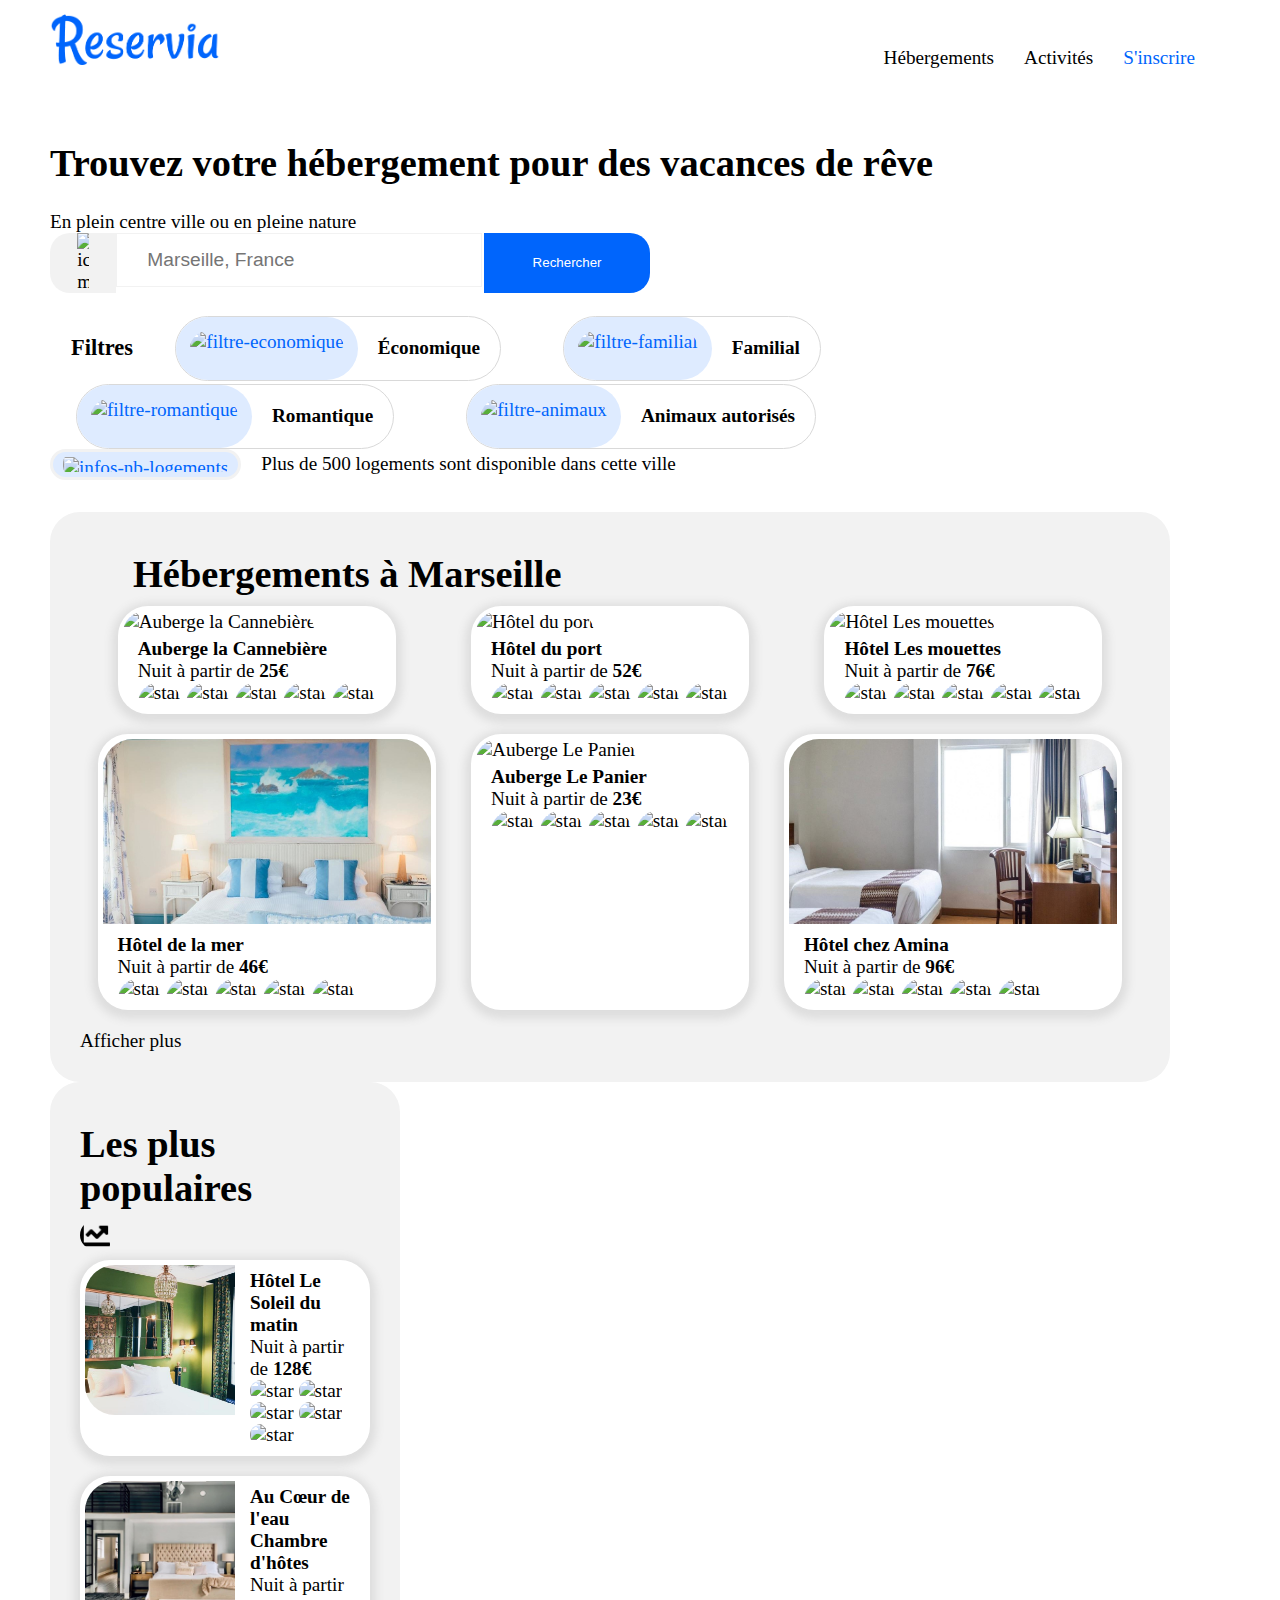
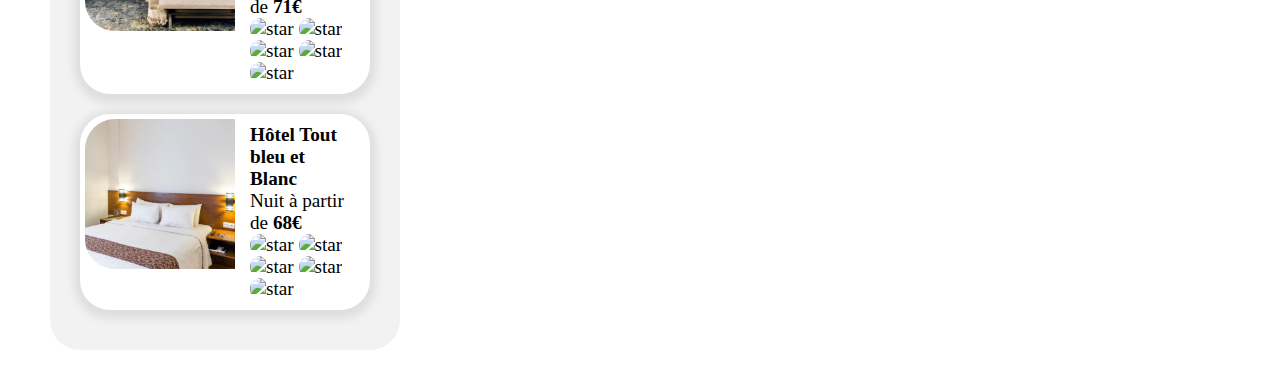
==== index.html @ d81499a7 "hebergement responsiv" ====
<!DOCTYPE html>
<html lang="FR">
    <head>
        <meta charset="UTF-8">
        <title>Reservia.com</title>
        <link rel="stylesheet" href="css/style.css">
    </head>
    <body>
        <header>
            <nav>
                <a href="index.html">
                    <img src="img/logo/Reservia@3x.png" class="logo" alt="logo-accueil">
                </a>
            	<div class="encre">		
				    <a href="#hebergement" class="nav">Hébergements</a>
				    <a href="#activites" class="nav">Activités</a>
			       <a href="#" class="nav" style="color:#0065FC ;">S'inscrire</a>           
                </div>
            </nav>
        </header>
        <main>
            <section class="recherche"> 
                <div class="prez">
                    <h1>Trouvez votre hébergement pour des vacances de rêve</h1>
                    <p>En plein centre ville ou en pleine nature</p>
                </div>
                                <!-- champ de recherche -->
                <div class="champ-recherche">
                    <div class="picto-map">
                        <img src="img/icon/map-marker-alt-solid.png" alt="icon-map">
                    </div>
                    <div class="ville">
                        <input type="text" placeholder="Marseille, France" class="imput-ville">
                    </div>
                    <div class="btn">
                        <input type="button" value="Rechercher">
                    </div>
                </div><br>
                                <!-- filtres -->
                <div class="filtres">
                    <h3>Filtres</h3>
                    <a href="" class="type-filtre">
                        <img src="img/icon/money-bill-wave-solid.png" alt="filtre-economique">
                        <strong>Économique</strong>
                    </a>
                    <a href="" class="type-filtre">
                        <img src="img/icon/child-solid.png" alt="filtre-familial" >
                        <strong>Familial</strong>
                    </a>
                    <a href="" class="type-filtre">
                        <img src="img/icon/heart-solid.png" alt="filtre-romantique">
                        <strong>Romantique</strong>
                     </a>
                    <a href="" class="type-filtre">
                        <img src="img/icon/dog-solid.png" alt="filtre-animaux">
                        <strong>Animaux autorisés</strong>
                    </a>
                
                                <!-- info nb logements -->
                <div class="nb-log">
                    <img src="img/icon/info-solid.png" alt="infos-nb-logements" ><p>Plus de 500 logements sont disponible dans cette ville</p>
                </div></div>
            </section>
                        <!-- hebergement -->
            <section id="hebergement">
                <div class="hebergement">
                    <h1 class="heb">Hébergements à Marseille</h1>              
                    <a href="" class="ann-heb">
                        <img src="img/hebergements/3_medium/auberge_cannebiere.jpg" alt="Auberge la Cannebière">
                        <div class="description">
                            <h4>Auberge la Cannebière</h4>
                            <p>Nuit à partir de <strong>25€</strong></p>
                            <div class="star-b">
                                <img src="img/icon/star-solid.png" alt="star" >
                                <img src="img/icon/star-solid.png" alt="star">
                                <img src="img/icon/star-solid.png" alt="star">
                                <img src="img/icon/star-solid.png" alt="star">
                                <img src="img/icon/star-vide.png" alt="star">
                            </div>
                        </div>
                    </a>
                    <a href="" class="ann-heb">
                        <img src="img/hebergements/3_medium/hotel_port.jpg" alt="Hôtel du port">
                        <div class="description">
                            <h4>Hôtel du port</h4>
                            <p>Nuit à partir de <strong>52€</strong></p>
                            <div class="star-b">
                                <img src="img/icon/star-solid.png" alt="star">
                                <img src="img/icon/star-solid.png" alt="star">
                                <img src="img/icon/star-solid.png" alt="star">
                                <img src="img/icon/star-solid.png" alt="star">
                                <img src="img/icon/star-solid.png" alt="star">
                            </div>
                        </div>
                    </a>
                    <a href="" class="ann-heb">
                        <img src="img/hebergements/3_medium/hotel_mouettes.jpg" alt="Hôtel Les mouettes">
                        <div class="description">
                            <h4>Hôtel Les mouettes</h4>
                            <p>Nuit à partir de <strong>76€</strong></p>
                            <div class="star-b">
                                <img src="img/icon/star-solid.png" alt="star">
                                <img src="img/icon/star-solid.png" alt="star">
                                <img src="img/icon/star-solid.png" alt="star">
                                <img src="img/icon/star-solid.png" alt="star">
                                <img src="img/icon/star-vide.png" alt="star">
                            </div>
                        </div>
                    </a>
                    <a href="" class="ann-heb" >
                        <img src="img/hebergements/3_medium/hotel_mer1.jpg" alt="Hôtel de la mer">
                        <div class="description">
                            <h4>Hôtel de la mer</h4>
                            <p>Nuit à partir de <strong>46€</strong></p>
                            <div class="star-b">
                                <img src="img/icon/star-solid.png" alt="star">
                                <img src="img/icon/star-solid.png" alt="star">
                                <img src="img/icon/star-solid.png" alt="star">
                                <img src="img/icon/star-vide.png" alt="star">
                                <img src="img/icon/star-vide.png" alt="star">
                            </div>
                        </div>
                    </a>
                    <a href="" class="ann-heb">
                        <img src="img/hebergements/3_medium/auberge_panier.jpg" alt="Auberge Le Panier">
                        <div class="description">
                            <h4>Auberge Le Panier</h4>
                            <p>Nuit à partir de <strong>23€</strong></p>
                            <div class="star-b">
                                <img src="img/icon/star-solid.png" alt="star">
                                <img src="img/icon/star-solid.png" alt="star">
                                <img src="img/icon/star-solid.png" alt="star">
                                <img src="img/icon/star-solid.png" alt="star">
                                <img src="img/icon/star-vide.png" alt="star">
                            </div>
                        </div>
                    </a>
                    <a href="" class="ann-heb">
                        <img src="img/hebergements/3_medium/hotel_amina1.jpg" alt="Hôtel chez Amina">
                        <div class="description">
                            <h4>Hôtel chez Amina</h4>
                            <p>Nuit à partir de <strong>96€</strong></p>
                            <div class="star-b">
                                <img src="img/icon/star-solid.png" alt="star">
                                <img src="img/icon/star-solid.png" alt="star">
                                <img src="img/icon/star-solid.png" alt="star">
                                <img src="img/icon/star-solid.png" alt="star">
                                <img src="img/icon/star-solid.png" alt="star">
                            </div>
                        </div>
                    </a>
                    <a href="" style="width: 100%;">Afficher plus</a>
                </div>
                                                        <!-- populaire -->
                <div class="populaire">
                    <h1 class="heb">Les plus populaires</h1>
                    <img src="img/icon/chart-line-solid.png" alt="statistique" class="stat">
                    <a href="" class="ann-heb">
                        <img src="img/hebergements/3_medium/hotel_soleil.jpg" alt="Hôtel Le Soleil du matin">
                        <div class="description">
                            <h4>Hôtel Le Soleil du matin</h4>
                            <p>Nuit à partir de <strong>128€</strong></p>
                            <div class="star-b">
                                <img src="img/icon/star-solid.png" alt="star">
                                <img src="img/icon/star-solid.png" alt="star">
                                <img src="img/icon/star-solid.png" alt="star">
                                <img src="img/icon/star-solid.png" alt="star">
                                <img src="img/icon/star-solid.png" alt="star">
                            </div>
                        </div>
                    </a>
                    <a href="" class="ann-heb">
                        <img src="img/hebergements/3_medium/chambre_hotes.jpg" alt="Au Cœur de l'eau Chambre d'hôtes">
                        <div class="description">
                            <h4>Au Cœur de l'eau Chambre d'hôtes</h4>
                            <p>Nuit à partir de <strong>71€</strong></p>
                            <div class="star-b">
                                <img src="img/icon/star-solid.png" alt="star">
                                <img src="img/icon/star-solid.png" alt="star">
                                <img src="img/icon/star-solid.png" alt="star">
                                <img src="img/icon/star-solid.png" alt="star">
                                <img src="img/icon/star-vide.png" alt="star">
                            </div>
                        </div>
                    </a>
                    <a href="" class="ann-heb">
                        <img src="img/hebergements/3_medium/hb.jpg" alt="Hôtel Tout bleu et Blanc">
                        <div class="description">
                            <h4>Hôtel Tout bleu et Blanc</h4>
                            <p>Nuit à partir de <strong>68€</strong></p>
                            <div class="star-b">
                                <img src="img/icon/star-solid.png" alt="star">
                                <img src="img/icon/star-solid.png" alt="star">
                                <img src="img/icon/star-solid.png" alt="star">
                                <img src="img/icon/star-solid.png" alt="star">
                                <img src="img/icon/star-vide.png" alt="star">
                            </div>
                        </div>
                    </a>
                </div>
            </section>

            
        </main>
        <footer>

        </footer>
    </body>
</html>
---- css/style.css ----
body{width: auto;
    margin: 0%;
    font-size: 1.2em;
    padding-right: 70px;
    padding-left: 50px;
}
a{
    text-decoration: none;
    color: black;
}
/* header */
nav{    
    line-height:85px;
    display: flex;
    justify-content: space-between;
}
nav .logo{
    width: 170px;
}
nav div{
    display: inline-flex;
}
.encre a{
     padding: 15px;
}
.encre a:hover{
    border-top: solid 2px #0065FC ;
    color: #0065FC;
}
/*main*/
main{
    display: flex;
    flex-direction: column;
  
}
section{
    height: auto;
    margin-bottom: 2.8%;
}
/* champ de recherche */
.champ-recherche{
    width:600px;
    display: inline-flex;
   
}
.champ-recherche .picto-map{
    flex: 0.4;
    background-color: #F2F2F2;
    display: flex;
    justify-content: center;
    align-items: center;
    border-top-left-radius: 20px;
    border-bottom-left-radius: 20px;
}
.champ-recherche img{
    width: 12px;
}
.champ-recherche .ville{
    flex: 2;
}
.ville input{
    border: 1px solid  #F2F2F2 ;
    height:50px;
    width: 100%;
    padding-left: 30px;
    font-size: 1em;
}
.ville input:focus{
outline: solid #d6d4d4;
}
.champ-recherche .btn{
    margin-left: 36px;
flex: 1;
}

.btn input{
    background:#0065FC;
    color: #fff;
    border: none;
    height: 100%;
    width: 100%;
    border-top-right-radius: 20px;
    border-bottom-right-radius: 20px;
}
            /*filtres */
.filtres{
    display: inline-flex; 
    justify-content: space-around;
    flex-wrap: wrap;
    align-items: center;
    margin-top: 20px;
    width: 70%;
}
.filtres a.type-filtre{   
    margin-right: 20px;
    height: auto;
    border:1px solid #d9d9d9;
    border-radius: 35px;
    display: flex;
    justify-content: space-around;
    align-items: center;
}

.filtres img{
    padding: 14px;
    border-radius: 50px;
    background: #DEEBFF;
    height: 35px;
    color:#0065fc ;
}
a.type-filtre:hover{
    background-color: #DEEBFF;
}
a.type-filtre:hover img{
    background: #FFF;
}
.filtres strong{
    padding: 20px;
}
/* info nb logements */
.nb-log{
    width: 100%;
    margin-left: 0px;
    display: inline-flex;
    align-items: center;
}
.nb-log img{
    margin-right: 20px;
    padding: 5px 10px 5px 10px;
    height:15px;
    border:solid  #F2F2F2 ;
    border-radius: 20px;
}
/* #hebergement */
#hebergement{
    width: 100%;
    display: inline-flex;
    justify-content: space-between;
    flex-wrap: wrap;
}
#hebergement .hebergement,.populaire{
    background-color: #F2F2F2;
    padding: 30px;
    border-radius: 30px;
}

/* .hebergement */
.hebergement{
    margin-right: 40px;
    flex: 3;
    min-width: 777px;
    height: auto;
    display: inline-flex;
    flex-wrap: wrap;
    justify-content: space-around;
    align-content:space-between;
}
.heb{
width: 90%;
margin:10px 0 10px 0 ;
}
.hebergement .ann-heb{
    padding: 5px;
    margin-bottom: 20px;
    max-width: 31%;
    min-width: 20%;
    background-color: #fff;
    border-radius: 30px;
    box-shadow: 0px 3px 9px 6px #dedede;
}.hebergement img{
    width: 100%;
    border-top-left-radius: 30px;
    border-top-right-radius: 30px;
}
.description{
    margin: 5px 15px 5px 15px;
}
.description h4,p{
    margin: 0px 0px 0px 0px;
}

        /* .populaires */
.populaire{
    width: 25%;
    display:inline-flex;
    flex-wrap: wrap;
    align-content:flex-start;
}
.populaire .ann-heb{
    display: inline-flex;
    margin: 10px 0 10px 0;
    padding: 5px;
    background-color: #fff;
    border-radius: 30px;
    box-shadow: 0px 3px 9px 6px #dedede;
}
.populaire img{
    height: 150px;
    width:150px;
    border-top-left-radius: 30px;
    border-bottom-left-radius: 30px;
}
.populaire .stat{
    width: 30px;
    height: 30px;
}
.star-b{
    align-content: space-between;
}
.star-b img{
    width: 1.3em;
    height: 1.3em;
}
.star{
    height: 20px;
    display: inline;
}
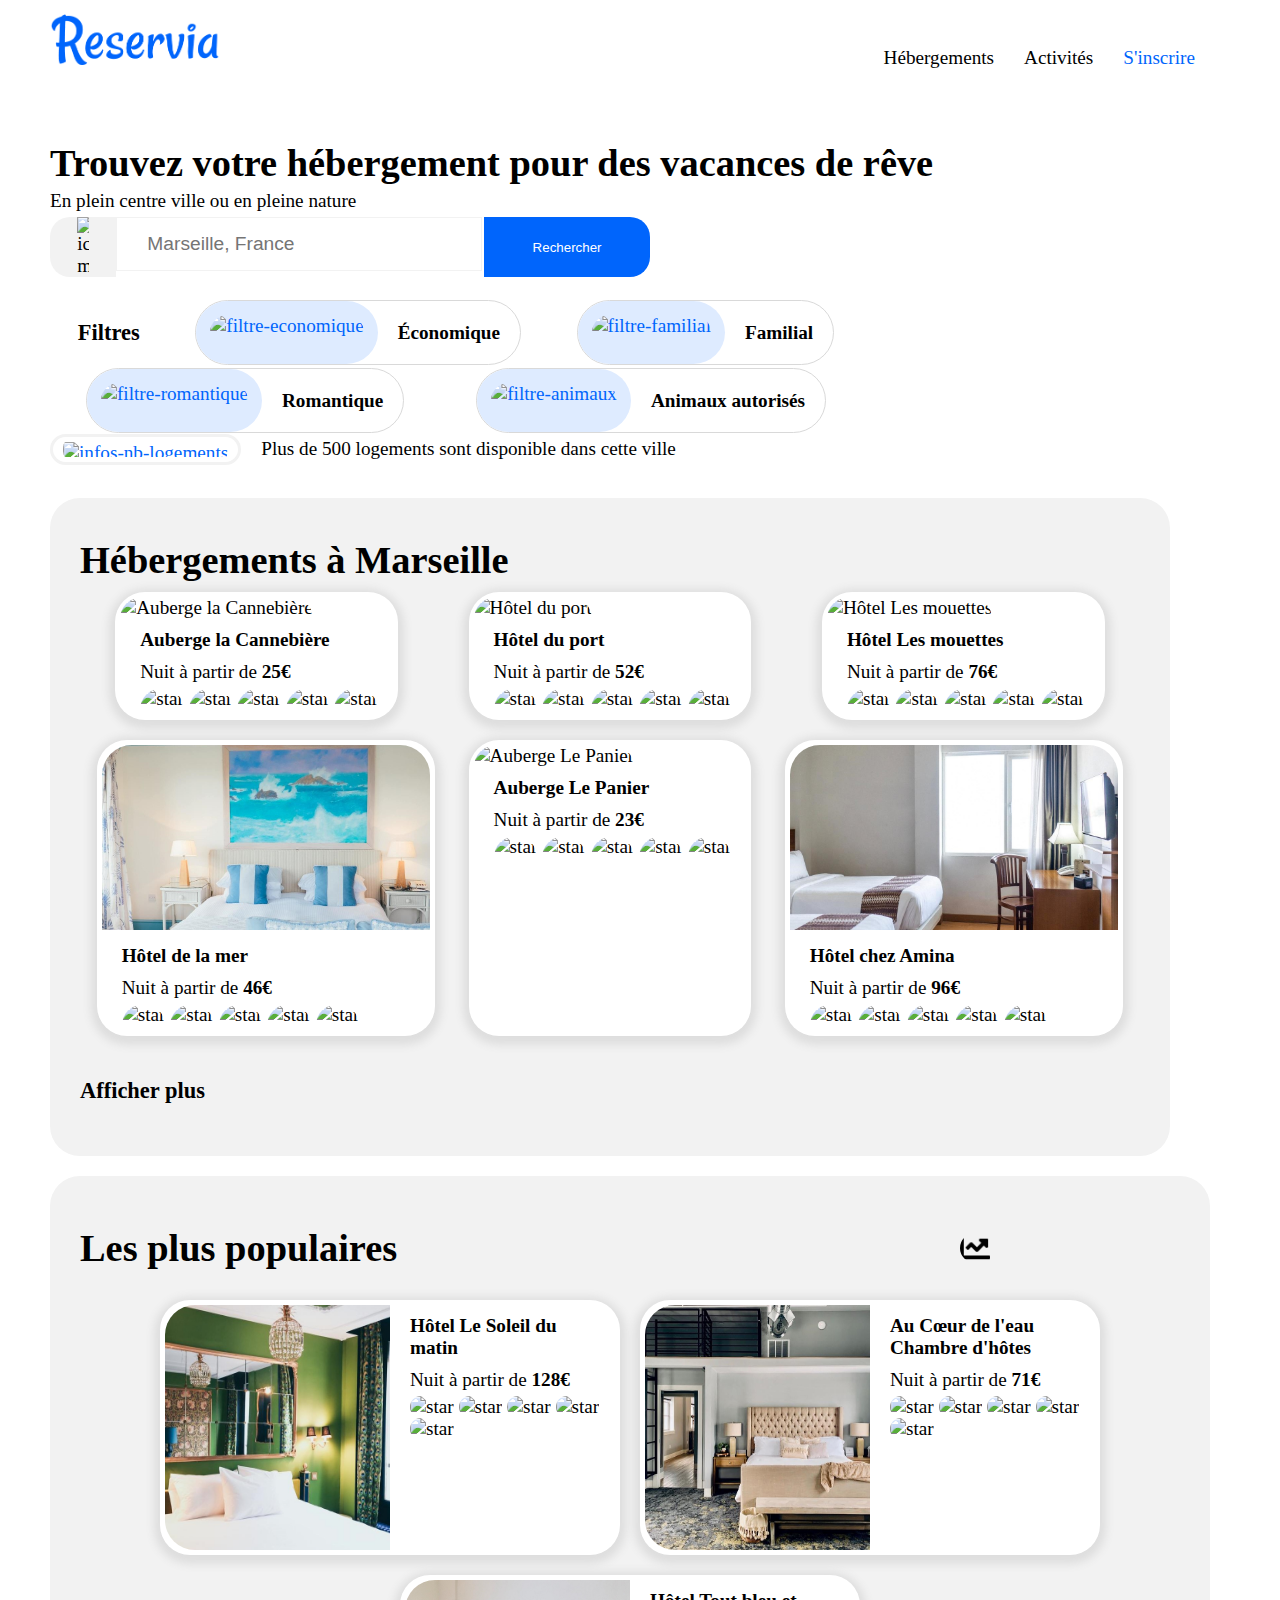
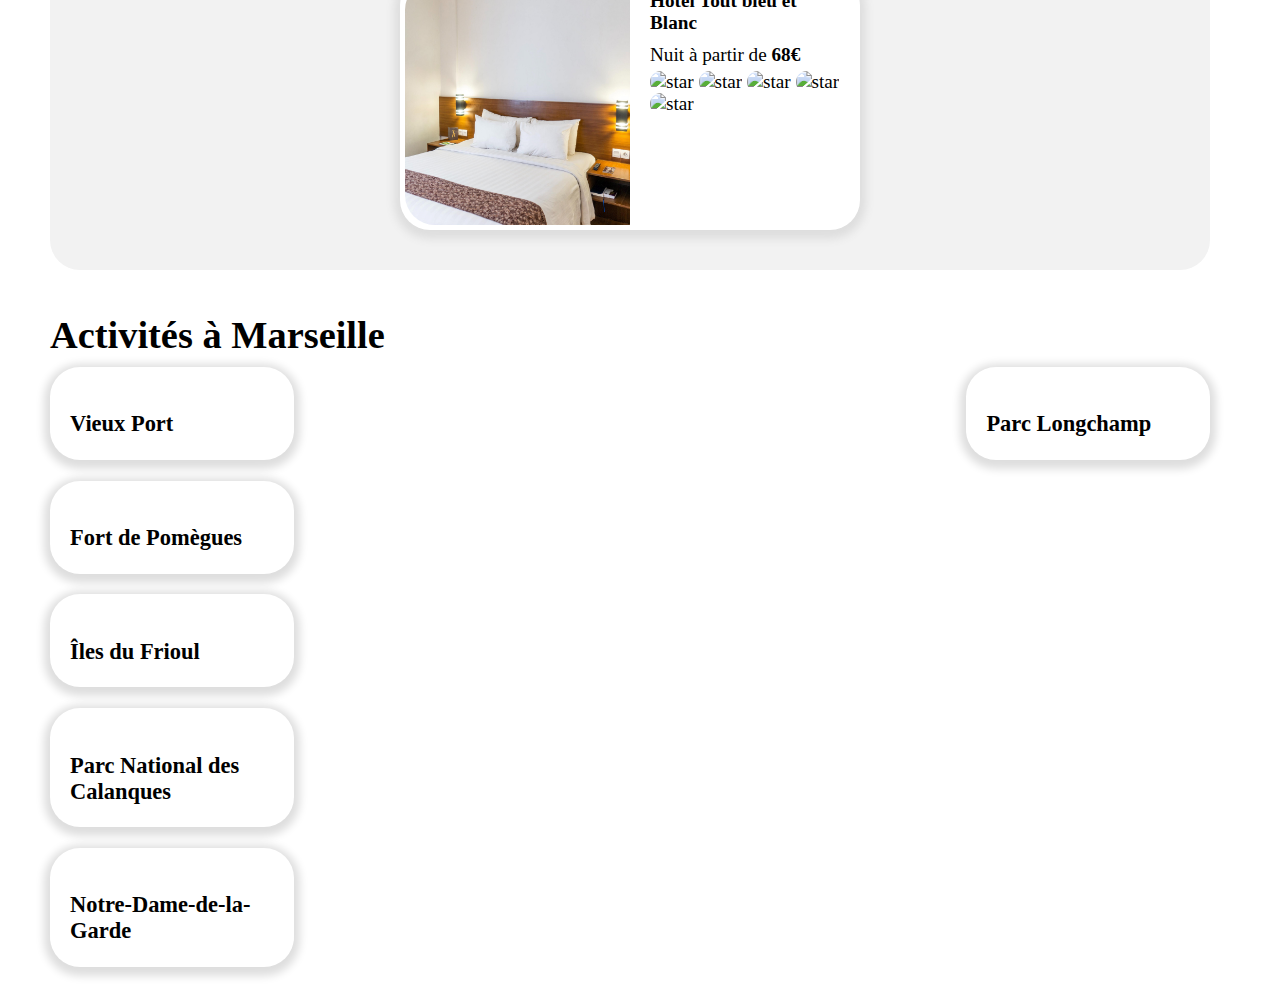
==== commit 022f79e3: "ajout activité" ====
--- a/index.html
+++ b/index.html
@@ -3,7 +3,9 @@
     <head>
         <meta charset="UTF-8">
         <title>Reservia.com</title>
-        <link rel="stylesheet" href="css/style.css">
+        <link rel="stylesheet" href="css/style.css" media="screen and (min-width:950px " type="text/css">
+        <link rel="stylesheet" href="css/styl.css" media="handheld and (max-width:949px " type="text/css">
+
     </head>
     <body>
         <header>
@@ -13,7 +15,7 @@
                 </a>
             	<div class="encre">		
 				    <a href="#hebergement" class="nav">Hébergements</a>
-				    <a href="#activites" class="nav">Activités</a>
+				    <a href="#activite" class="nav">Activités</a>
 			       <a href="#" class="nav" style="color:#0065FC ;">S'inscrire</a>           
                 </div>
             </nav>
@@ -57,14 +59,16 @@
                     </a>
                 
                                 <!-- info nb logements -->
-                <div class="nb-log">
-                    <img src="img/icon/info-solid.png" alt="infos-nb-logements" ><p>Plus de 500 logements sont disponible dans cette ville</p>
-                </div></div>
+                    <div class="nb-log">
+                        <img src="img/icon/info-solid.png" alt="infos-nb-logements">
+                        <p>Plus de 500 logements sont disponible dans cette ville</p>
+                    </div>
+            </div>
             </section>
                         <!-- hebergement -->
             <section id="hebergement">
                 <div class="hebergement">
-                    <h1 class="heb">Hébergements à Marseille</h1>              
+                    <h1 class="titre">Hébergements à Marseille</h1>              
                     <a href="" class="ann-heb">
                         <img src="img/hebergements/3_medium/auberge_cannebiere.jpg" alt="Auberge la Cannebière">
                         <div class="description">
@@ -149,12 +153,14 @@
                             </div>
                         </div>
                     </a>
-                    <a href="" style="width: 100%;">Afficher plus</a>
+                    <a href="" style="width: 100%;"> <h3>Afficher plus</h3>                    </a>
                 </div>
                                                         <!-- populaire -->
                 <div class="populaire">
-                    <h1 class="heb">Les plus populaires</h1>
-                    <img src="img/icon/chart-line-solid.png" alt="statistique" class="stat">
+                    <div class="titre">
+                        <h1 class="titre" style="width: 80%;">Les plus populaires</h1>
+                        <img src="img/icon/chart-line-solid.png" alt="statistique" class="stat">
+                    </div>
                     <a href="" class="ann-heb">
                         <img src="img/hebergements/3_medium/hotel_soleil.jpg" alt="Hôtel Le Soleil du matin">
                         <div class="description">
@@ -172,7 +178,7 @@
                     <a href="" class="ann-heb">
                         <img src="img/hebergements/3_medium/chambre_hotes.jpg" alt="Au Cœur de l'eau Chambre d'hôtes">
                         <div class="description">
-                            <h4>Au Cœur de l'eau Chambre d'hôtes</h4>
+                            <h4>Au Cœur de l'eau <br> Chambre d'hôtes</h4>
                             <p>Nuit à partir de <strong>71€</strong></p>
                             <div class="star-b">
                                 <img src="img/icon/star-solid.png" alt="star">
@@ -199,7 +205,35 @@
                     </a>
                 </div>
             </section>
-
+            <section id="activite">
+                <h1 class="titre">Activités à Marseille</h1>
+                <div class="lien-act">
+                    <a href="#" class="ann-act">
+                        <img src="img/activites/3_medium/vieux-port.jpg" alt="">
+                        <h3 class="descript-act">Vieux Port</h3>
+                    </a>
+                    <a href="#" class="ann-act">
+                        <img src="img/activites/3_medium/fort-pomegues.jpg" alt="">
+                        <h3 class="descript-act">Fort de Pomègues</h3>
+                    </a>
+                    <a href="#" class="ann-act">
+                        <img src="img/activites/3_medium/iles-frioul.jpg" alt="">
+                        <h3 class="descript-act">Îles du Frioul</h3>
+                    </a>
+                    <a href="#" class="ann-act">
+                        <img src="img/activites/3_medium/parc-calanque.jpg" alt="">
+                        <h3 class="descript-act">Parc National des Calanques</h3>
+                    </a>
+                    <a href="#" class="ann-act">
+                        <img src="img/activites/3_medium/notre-garde.jpg" alt="">
+                        <h3 class="descript-act">Notre-Dame-de-la-Garde</h3>
+                    </a>
+                    <a href="#" class="ann-act">
+                        <img src="img/activites/3_medium/parc-longchamp.jpg" alt="">
+                        <h3 class="descript-act">Parc Longchamp</h3>
+                    </a>
+                </div>  
+            </section>
             
         </main>
         <footer>
--- a/css/style.css
+++ b/css/style.css
@@ -30,14 +30,17 @@
 /*main*/
 main{
     display: flex;
-    flex-direction: column;
+    flex-flow: wrap;
   
 }
 section{
-    height: auto;
+
     margin-bottom: 2.8%;
 }
-/* champ de recherche */
+/* #recherche */
+.prez h1{
+    margin-bottom: 5px;
+}
 .champ-recherche{
     width:600px;
     display: inline-flex;
@@ -86,13 +89,13 @@
 .filtres{
     display: inline-flex; 
     justify-content: space-around;
-    flex-wrap: wrap;
+    flex-flow: wrap;
     align-items: center;
     margin-top: 20px;
     width: 70%;
 }
 .filtres a.type-filtre{   
-    margin-right: 20px;
+    
     height: auto;
     border:1px solid #d9d9d9;
     border-radius: 35px;
@@ -125,6 +128,7 @@
     align-items: center;
 }
 .nb-log img{
+    background: none;
     margin-right: 20px;
     padding: 5px 10px 5px 10px;
     height:15px;
@@ -136,75 +140,88 @@
     width: 100%;
     display: inline-flex;
     justify-content: space-between;
-    flex-wrap: wrap;
+    flex-flow: wrap;
 }
 #hebergement .hebergement,.populaire{
     background-color: #F2F2F2;
     padding: 30px;
     border-radius: 30px;
 }
-
-/* .hebergement */
-.hebergement{
-    margin-right: 40px;
-    flex: 3;
-    min-width: 777px;
-    height: auto;
-    display: inline-flex;
-    flex-wrap: wrap;
-    justify-content: space-around;
-    align-content:space-between;
-}
-.heb{
-width: 90%;
-margin:10px 0 10px 0 ;
-}
-.hebergement .ann-heb{
-    padding: 5px;
-    margin-bottom: 20px;
-    max-width: 31%;
-    min-width: 20%;
-    background-color: #fff;
-    border-radius: 30px;
-    box-shadow: 0px 3px 9px 6px #dedede;
-}.hebergement img{
-    width: 100%;
-    border-top-left-radius: 30px;
-    border-top-right-radius: 30px;
-}
-.description{
-    margin: 5px 15px 5px 15px;
-}
-.description h4,p{
-    margin: 0px 0px 0px 0px;
-}
-
-        /* .populaires */
-.populaire{
-    width: 25%;
-    display:inline-flex;
-    flex-wrap: wrap;
-    align-content:flex-start;
-}
-.populaire .ann-heb{
-    display: inline-flex;
-    margin: 10px 0 10px 0;
+#hebergement .ann-heb{
     padding: 5px;
     background-color: #fff;
     border-radius: 30px;
     box-shadow: 0px 3px 9px 6px #dedede;
 }
+.description{
+    display: flex;
+    flex-direction: column;
+    margin: 5px 15px 5px 20px;
+}
+.description h4,p{
+    margin: 5px 0px 5px 0px;
+}
+/* .hebergement */
+.hebergement{
+    margin-right: 40px;
+    flex:3 ;
+    min-width: 777px;
+    height: auto;
+    display: inline-flex;
+    flex-flow: wrap;
+    justify-content: space-around;
+    align-content:space-between;
+    margin-bottom: 20px;
+}
+.titre{
+    display: inline-flex;
+    align-items: center;
+    width: 100%;
+    margin:10px 0 10px 0 ;
+}
+.hebergement .ann-heb{
+    margin-bottom: 20px;
+    max-width: 31%;
+    min-width: 20%;
+}
+.hebergement img{
+    width: 100%;
+    border-top-left-radius: 30px;
+    border-top-right-radius: 30px;
+}
+
+
+        /* .populaires */
+.populaire{
+    flex: 1;
+    min-width: 30%;
+    display:inline-flex;
+    flex-flow: wrap;
+    justify-content: center;
+    align-content:space-around;
+}
+.populaire .ann-heb{
+    margin: 10px;
+    max-width: 450px;
+    height: 245px;
+    display: inline-flex;
+    
+    
+}
 .populaire img{
-    height: 150px;
-    width:150px;
+    width: 50%;
     border-top-left-radius: 30px;
     border-bottom-left-radius: 30px;
+}
+.populaire .description{
+    min-width: 144px;
 }
 .populaire .stat{
     width: 30px;
     height: 30px;
 }
 .star-b{
+    align-self: baseline;
     align-content: space-between;
 }
 .star-b img{
@@ -215,3 +232,35 @@
     height: 20px;
     display: inline;
 }
+    /* #activité */
+#activite{
+    width: 100%;
+}
+div.lien-act{
+  
+    height: 600Px;
+    display: flex;
+    flex-flow: wrap column;
+    align-content: space-between;
+    justify-content: space-between;
+}
+div.lien-act a{
+    box-shadow: 0px 3px 9px 6px #dedede;
+    border-radius: 30px;
+    width: 21%;
+}
+div.lien-act a img{
+    border-radius: 30px 30PX 0 0;
+    height: auto;
+    width: 100%;
+   
+}
+a.ann-act:first-child,a.ann-act:nth-child(4){
+    height: 100%;
+}
+a.ann-act:first-child,a.ann-act:nth-child(4){
+    height: auto;
+}
+.descript-act{
+    margin-left: 20px;
+}
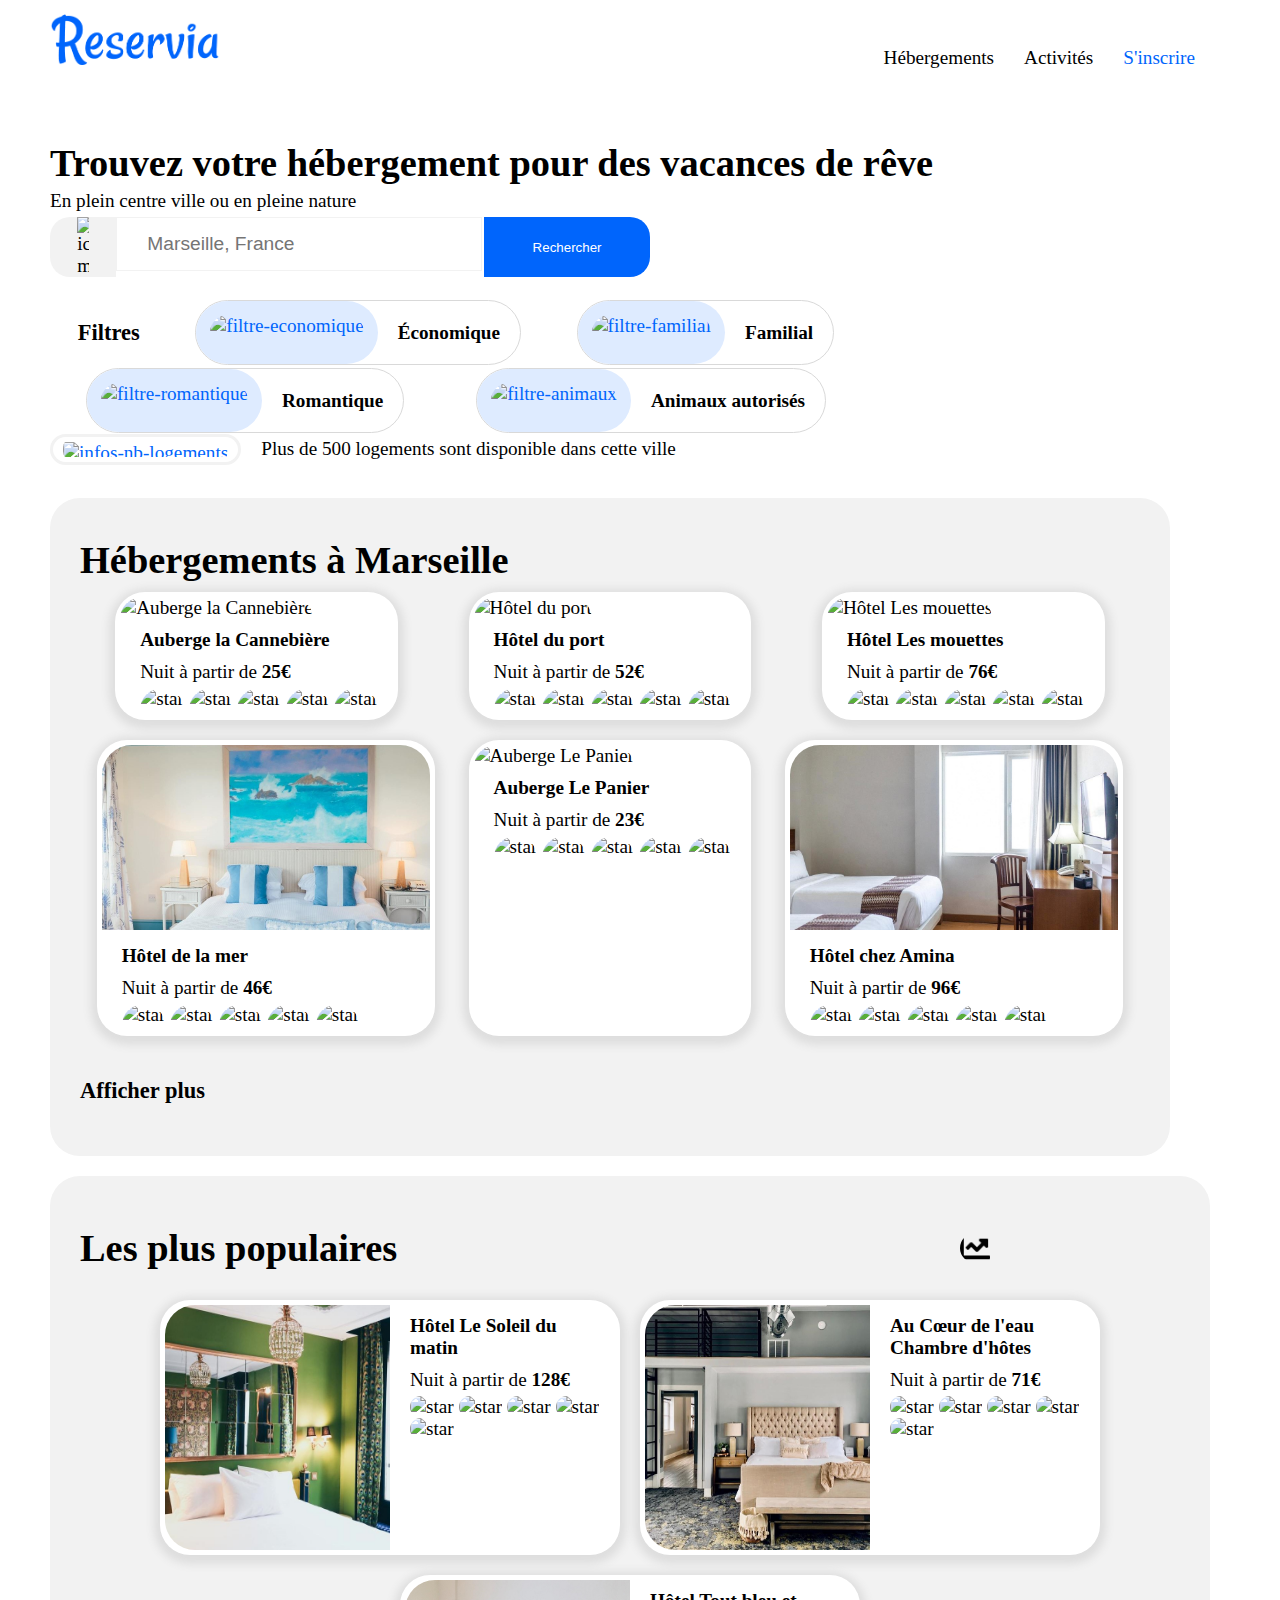
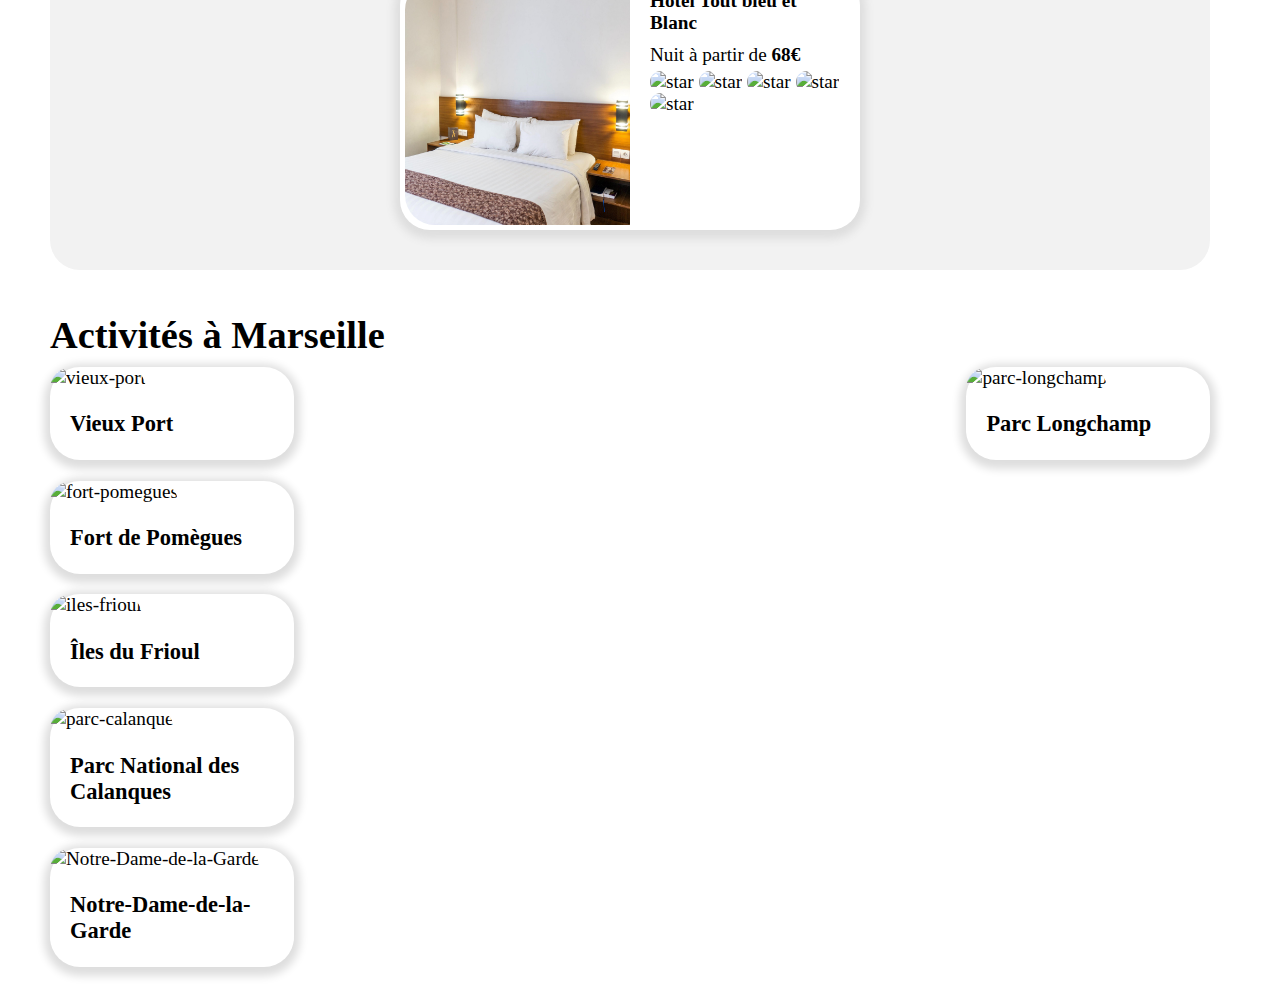
==== commit 431ea2d7: "ajout activité 2" ====
--- a/index.html
+++ b/index.html
@@ -209,27 +209,27 @@
                 <h1 class="titre">Activités à Marseille</h1>
                 <div class="lien-act">
                     <a href="#" class="ann-act">
-                        <img src="img/activites/3_medium/vieux-port.jpg" alt="">
+                        <img src="img/activites/3_medium/vieux-port.jpg" alt="vieux-port">
                         <h3 class="descript-act">Vieux Port</h3>
                     </a>
                     <a href="#" class="ann-act">
-                        <img src="img/activites/3_medium/fort-pomegues.jpg" alt="">
+                        <img src="img/activites/3_medium/fort-pomegues.jpg" alt="fort-pomegues">
                         <h3 class="descript-act">Fort de Pomègues</h3>
                     </a>
                     <a href="#" class="ann-act">
-                        <img src="img/activites/3_medium/iles-frioul.jpg" alt="">
+                        <img src="img/activites/3_medium/iles-frioul.jpg" alt="iles-frioul">
                         <h3 class="descript-act">Îles du Frioul</h3>
                     </a>
                     <a href="#" class="ann-act">
-                        <img src="img/activites/3_medium/parc-calanque.jpg" alt="">
+                        <img src="img/activites/3_medium/parc-calanque.jpg" alt="parc-calanque">
                         <h3 class="descript-act">Parc National des Calanques</h3>
                     </a>
                     <a href="#" class="ann-act">
-                        <img src="img/activites/3_medium/notre-garde.jpg" alt="">
+                        <img src="img/activites/3_medium/notre-garde.jpg" alt="Notre-Dame-de-la-Garde">
                         <h3 class="descript-act">Notre-Dame-de-la-Garde</h3>
                     </a>
                     <a href="#" class="ann-act">
-                        <img src="img/activites/3_medium/parc-longchamp.jpg" alt="">
+                        <img src="img/activites/3_medium/parc-longchamp.jpg" alt="parc-longchamp">
                         <h3 class="descript-act">Parc Longchamp</h3>
                     </a>
                 </div>  
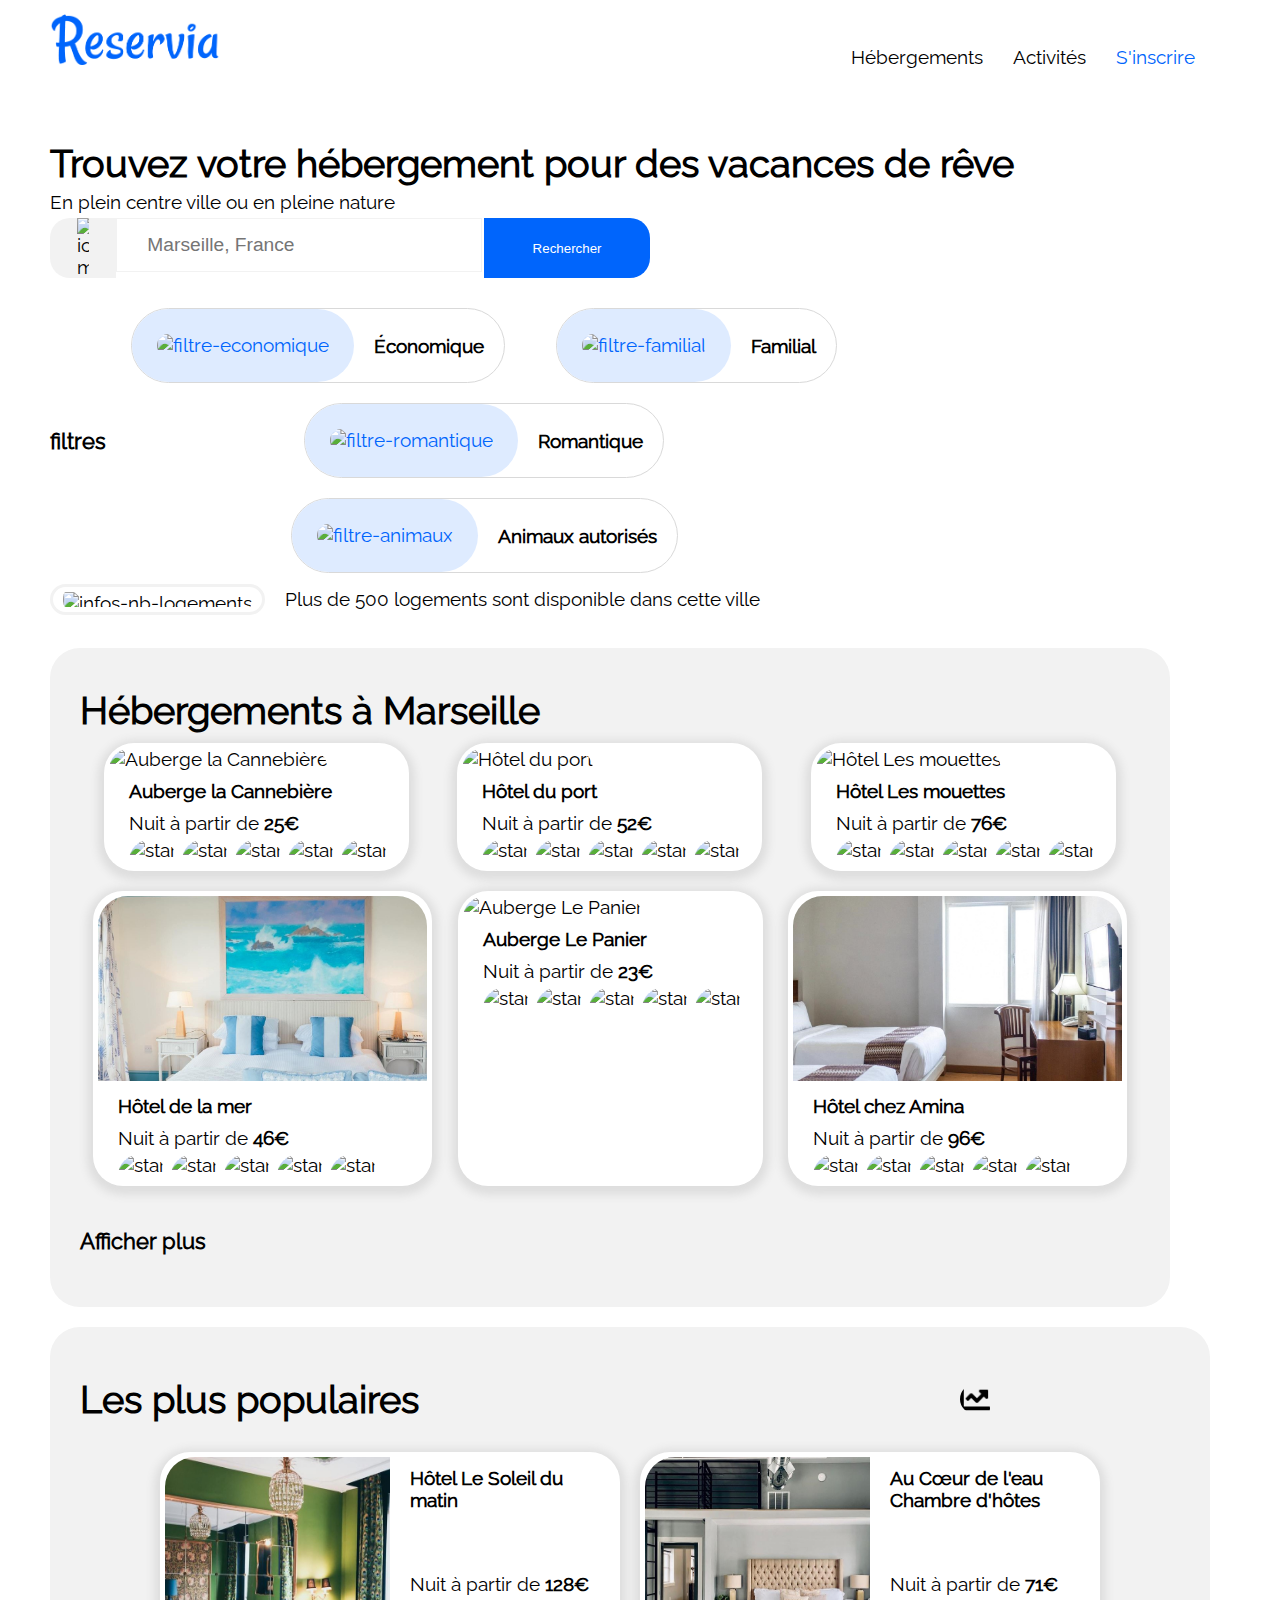
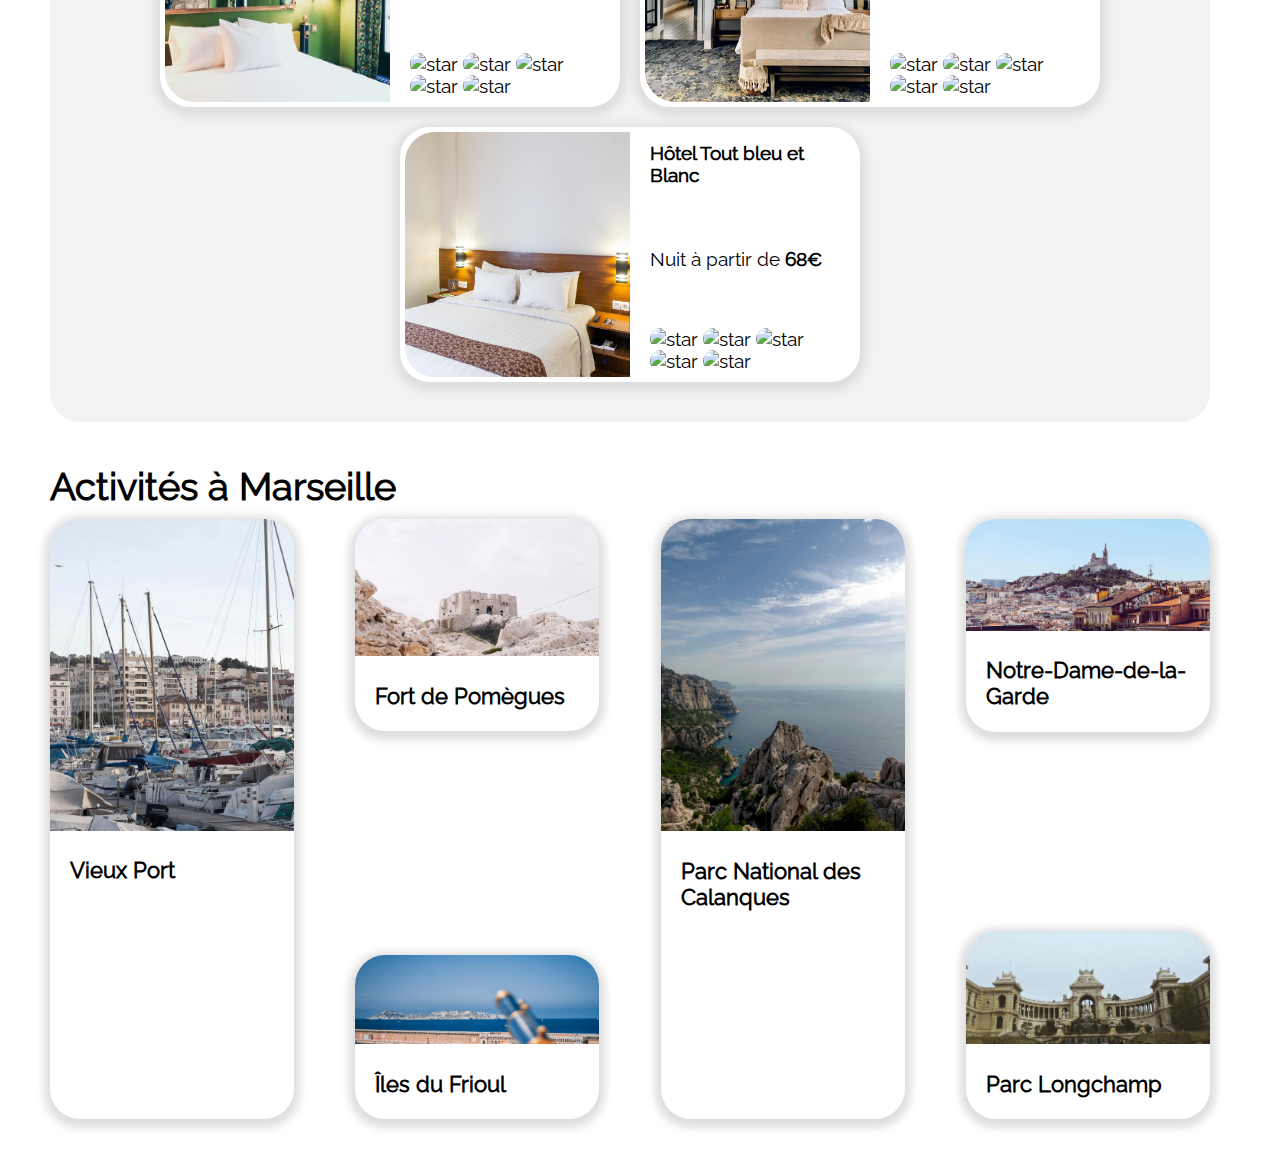
==== commit 6089e27a: "petit changement" ====
--- a/index.html
+++ b/index.html
@@ -21,6 +21,7 @@
             </nav>
         </header>
         <main>
+                        <!-- recherche -->
             <section class="recherche"> 
                 <div class="prez">
                     <h1>Trouvez votre hébergement pour des vacances de rêve</h1>
@@ -40,30 +41,33 @@
                 </div><br>
                                 <!-- filtres -->
                 <div class="filtres">
-                    <h3>Filtres</h3>
-                    <a href="" class="type-filtre">
-                        <img src="img/icon/money-bill-wave-solid.png" alt="filtre-economique">
-                        <strong>Économique</strong>
-                    </a>
-                    <a href="" class="type-filtre">
-                        <img src="img/icon/child-solid.png" alt="filtre-familial" >
-                        <strong>Familial</strong>
-                    </a>
-                    <a href="" class="type-filtre">
-                        <img src="img/icon/heart-solid.png" alt="filtre-romantique">
-                        <strong>Romantique</strong>
-                     </a>
-                    <a href="" class="type-filtre">
-                        <img src="img/icon/dog-solid.png" alt="filtre-animaux">
-                        <strong>Animaux autorisés</strong>
-                    </a>
-                
+                    
+                    <h3>filtres</h3>
+                    <div class="name-filtres">
+                        <a href="" class="type-filtre">
+                            <img src="img/icon/money-bill-wave-solid.png" alt="filtre-economique">
+                            <strong>Économique</strong>
+                        </a>
+                        <a href="" class="type-filtre">
+                            <img src="img/icon/child-solid.png" alt="filtre-familial" >
+                            <strong>Familial</strong>
+                        </a>
+                        <a href="" class="type-filtre">
+                            <img src="img/icon/heart-solid.png" alt="filtre-romantique">
+                            <strong>Romantique</strong>
+                        </a>
+                        <a href="" class="type-filtre">
+                            <img src="img/icon/dog-solid.png" alt="filtre-animaux">
+                            <strong>Animaux autorisés</strong>
+                        </a>
+                    </div>
+                </div>
                                 <!-- info nb logements -->
                     <div class="nb-log">
                         <img src="img/icon/info-solid.png" alt="infos-nb-logements">
                         <p>Plus de 500 logements sont disponible dans cette ville</p>
                     </div>
-            </div>
+            
             </section>
                         <!-- hebergement -->
             <section id="hebergement">
@@ -205,6 +209,7 @@
                     </a>
                 </div>
             </section>
+                        <!-- activite -->
             <section id="activite">
                 <h1 class="titre">Activités à Marseille</h1>
                 <div class="lien-act">
@@ -234,7 +239,6 @@
                     </a>
                 </div>  
             </section>
-            
         </main>
         <footer>
 
--- a/css/style.css
+++ b/css/style.css
@@ -1,4 +1,10 @@
-body{width: auto;
+@font-face{
+    font-family: "Raleway";
+    src: url(../font/static/Raleway-Regular.ttf);
+}
+body{
+    font-family: "Raleway";
+    width: auto;
     margin: 0%;
     font-size: 1.2em;
     padding-right: 70px;
@@ -88,27 +94,32 @@
             /*filtres */
 .filtres{
     display: inline-flex; 
-    justify-content: space-around;
-    flex-flow: wrap;
     align-items: center;
     margin-top: 20px;
     width: 70%;
 }
+.filtres .name-filtres{
+    width: 100%;
+    display: flex; 
+    justify-content: space-around;
+    flex-flow: wrap;
+    align-items:center ;
+}
 .filtres a.type-filtre{   
-    
+    margin: 10px;
     height: auto;
     border:1px solid #d9d9d9;
-    border-radius: 35px;
-    display: flex;
-    justify-content: space-around;
+    border-radius: 50px;
+    display: flex;
+    justify-content: space-between;
     align-items: center;
 }
 
 .filtres img{
-    padding: 14px;
+    padding:25px ;
     border-radius: 50px;
     background: #DEEBFF;
-    height: 35px;
+    height: 1.2em;
     color:#0065fc ;
 }
 a.type-filtre:hover{
@@ -122,7 +133,7 @@
 }
 /* info nb logements */
 .nb-log{
-    width: 100%;
+
     margin-left: 0px;
     display: inline-flex;
     align-items: center;
@@ -156,10 +167,12 @@
 .description{
     display: flex;
     flex-direction: column;
+    justify-content: space-between;
     margin: 5px 15px 5px 20px;
 }
 .description h4,p{
     margin: 5px 0px 5px 0px;
+    justify-self:flex-start;
 }
 /* .hebergement */
 .hebergement{
@@ -222,7 +235,6 @@
 }
 .star-b{
     align-self: baseline;
-    align-content: space-between;
 }
 .star-b img{
     width: 1.3em;
@@ -258,9 +270,6 @@
 a.ann-act:first-child,a.ann-act:nth-child(4){
     height: 100%;
 }
-a.ann-act:first-child,a.ann-act:nth-child(4){
-    height: auto;
-}
 .descript-act{
     margin-left: 20px;
 }
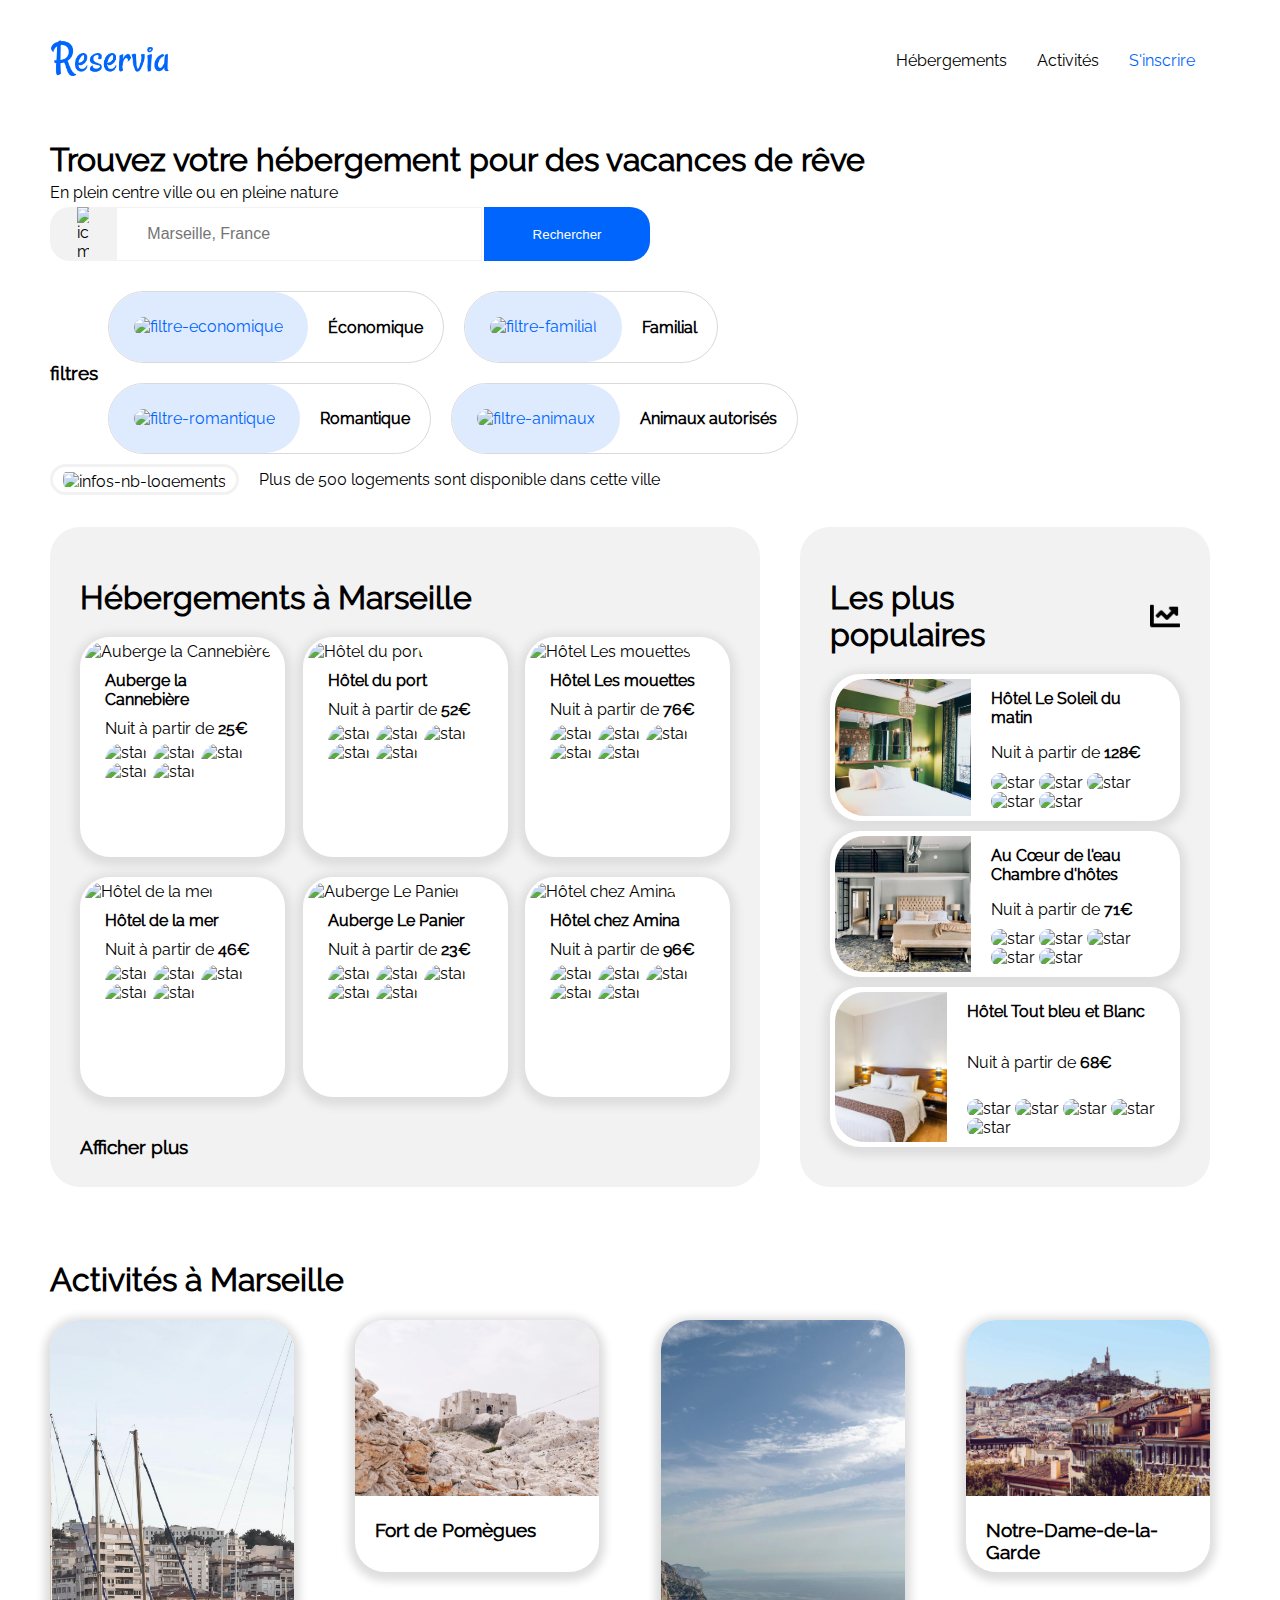
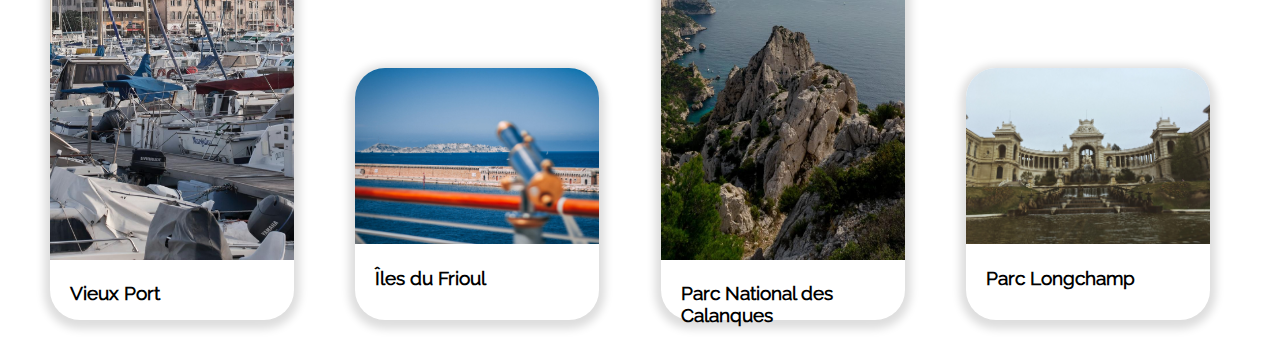
==== commit 7504e13f: "responsiv 1440px ++" ====
--- a/index.html
+++ b/index.html
@@ -71,7 +71,7 @@
             </section>
                         <!-- hebergement -->
             <section id="hebergement">
-                <div class="hebergement">
+                <article class="hebergement">
                     <h1 class="titre">Hébergements à Marseille</h1>              
                     <a href="" class="ann-heb">
                         <img src="img/hebergements/3_medium/auberge_cannebiere.jpg" alt="Auberge la Cannebière">
@@ -116,7 +116,7 @@
                         </div>
                     </a>
                     <a href="" class="ann-heb" >
-                        <img src="img/hebergements/3_medium/hotel_mer1.jpg" alt="Hôtel de la mer">
+                        <img src="img/hebergements/3_medium/hotel_mer.jpg" alt="Hôtel de la mer">
                         <div class="description">
                             <h4>Hôtel de la mer</h4>
                             <p>Nuit à partir de <strong>46€</strong></p>
@@ -144,7 +144,7 @@
                         </div>
                     </a>
                     <a href="" class="ann-heb">
-                        <img src="img/hebergements/3_medium/hotel_amina1.jpg" alt="Hôtel chez Amina">
+                        <img src="img/hebergements/3_medium/hotel_amina.jpg" alt="Hôtel chez Amina">
                         <div class="description">
                             <h4>Hôtel chez Amina</h4>
                             <p>Nuit à partir de <strong>96€</strong></p>
@@ -158,9 +158,9 @@
                         </div>
                     </a>
                     <a href="" style="width: 100%;"> <h3>Afficher plus</h3>                    </a>
-                </div>
+                </article>
                                                         <!-- populaire -->
-                <div class="populaire">
+                <article class="populaire">
                     <div class="titre">
                         <h1 class="titre" style="width: 80%;">Les plus populaires</h1>
                         <img src="img/icon/chart-line-solid.png" alt="statistique" class="stat">
@@ -207,37 +207,37 @@
                             </div>
                         </div>
                     </a>
-                </div>
+                </article>
             </section>
                         <!-- activite -->
             <section id="activite">
                 <h1 class="titre">Activités à Marseille</h1>
-                <div class="lien-act">
-                    <a href="#" class="ann-act">
-                        <img src="img/activites/3_medium/vieux-port.jpg" alt="vieux-port">
+                <article class="lien-act">
+                    <a href="#" class="ann-act">
+                        <img src="img/activites/2_large/vieux-port.jpg" alt="vieux-port">
                         <h3 class="descript-act">Vieux Port</h3>
                     </a>
                     <a href="#" class="ann-act">
-                        <img src="img/activites/3_medium/fort-pomegues.jpg" alt="fort-pomegues">
+                        <img src="img/activites/2_large/fort-pomegues.jpg" alt="fort-pomegues">
                         <h3 class="descript-act">Fort de Pomègues</h3>
                     </a>
                     <a href="#" class="ann-act">
-                        <img src="img/activites/3_medium/iles-frioul.jpg" alt="iles-frioul">
+                        <img src="img/activites/2_large/iles-frioul.jpg" alt="iles-frioul">
                         <h3 class="descript-act">Îles du Frioul</h3>
                     </a>
                     <a href="#" class="ann-act">
-                        <img src="img/activites/3_medium/parc-calanque.jpg" alt="parc-calanque">
+                        <img src="img/activites/2_large/parc-calanque.jpg" alt="parc-calanque">
                         <h3 class="descript-act">Parc National des Calanques</h3>
                     </a>
                     <a href="#" class="ann-act">
-                        <img src="img/activites/3_medium/notre-garde.jpg" alt="Notre-Dame-de-la-Garde">
+                        <img src="img/activites/2_large/notre-garde.jpg" alt="Notre-Dame-de-la-Garde">
                         <h3 class="descript-act">Notre-Dame-de-la-Garde</h3>
                     </a>
                     <a href="#" class="ann-act">
-                        <img src="img/activites/3_medium/parc-longchamp.jpg" alt="parc-longchamp">
+                        <img src="img/activites/2_large/parc-longchamp.jpg" alt="parc-longchamp">
                         <h3 class="descript-act">Parc Longchamp</h3>
                     </a>
-                </div>  
+                </article>  
             </section>
         </main>
         <footer>
--- a/css/style.css
+++ b/css/style.css
@@ -4,9 +4,8 @@
 }
 body{
     font-family: "Raleway";
-    width: auto;
-    margin: 0%;
-    font-size: 1.2em;
+    margin: 0;
+    font-size: 1em;
     padding-right: 70px;
     padding-left: 50px;
 }
@@ -16,12 +15,13 @@
 }
 /* header */
 nav{    
-    line-height:85px;
-    display: flex;
+    height:120px;
+    display: flex;
+    align-items: center;
     justify-content: space-between;
 }
 nav .logo{
-    width: 170px;
+    width: 120px;
 }
 nav div{
     display: inline-flex;
@@ -35,12 +35,13 @@
 }
 /*main*/
 main{
+    margin: auto;
+    max-width: 1440PX;
     display: flex;
     flex-flow: wrap;
   
 }
 section{
-
     margin-bottom: 2.8%;
 }
 /* #recherche */
@@ -96,12 +97,11 @@
     display: inline-flex; 
     align-items: center;
     margin-top: 20px;
-    width: 70%;
+    width: 80%;
 }
 .filtres .name-filtres{
     width: 100%;
     display: flex; 
-    justify-content: space-around;
     flex-flow: wrap;
     align-items:center ;
 }
@@ -148,12 +148,13 @@
 }
 /* #hebergement */
 #hebergement{
-    width: 100%;
-    display: inline-flex;
-    justify-content: space-between;
-    flex-flow: wrap;
+
+    display: inline-flex;
+    justify-content: space-between;
+    
 }
 #hebergement .hebergement,.populaire{
+    height:600px ;
     background-color: #F2F2F2;
     padding: 30px;
     border-radius: 30px;
@@ -164,7 +165,8 @@
     border-radius: 30px;
     box-shadow: 0px 3px 9px 6px #dedede;
 }
-.description{
+
+#hebergement .ann-heb .description{
     display: flex;
     flex-direction: column;
     justify-content: space-between;
@@ -177,99 +179,93 @@
 /* .hebergement */
 .hebergement{
     margin-right: 40px;
-    flex:3 ;
-    min-width: 777px;
-    height: auto;
+    width: 65%;
     display: inline-flex;
     flex-flow: wrap;
-    justify-content: space-around;
-    align-content:space-between;
+    justify-content: space-between;
+    align-content:flex-start;
     margin-bottom: 20px;
 }
 .titre{
     display: inline-flex;
     align-items: center;
-    width: 100%;
-    margin:10px 0 10px 0 ;
+    justify-content: space-between;
+    width: 100%;
 }
 .hebergement .ann-heb{
     margin-bottom: 20px;
-    max-width: 31%;
-    min-width: 20%;
-}
-.hebergement img{
-    width: 100%;
-    border-top-left-radius: 30px;
-    border-top-right-radius: 30px;
-}
-
-
+    width: 30%;
+    height: 35%;
+    
+}
+.hebergement .ann-heb img{
+    width: 100%;
+   height: 50%;
+    object-fit:cover;
+    object-position: center;
+    border-radius: 30px 30px 0 0;
+}
         /* .populaires */
 .populaire{
-    flex: 1;
-    min-width: 30%;
-    display:inline-flex;
-    flex-flow: wrap;
-    justify-content: center;
-    align-content:space-around;
+    width: 35%;
+    display:flex;
+    flex-flow:column;
+   justify-content: space-between;
+
 }
 .populaire .ann-heb{
-    margin: 10px;
-    max-width: 450px;
-    height: 245px;
-    display: inline-flex;
-    
-    
-}
-.populaire img{
-    width: 50%;
-    border-top-left-radius: 30px;
-    border-bottom-left-radius: 30px;
-}
-.populaire .description{
-    min-width: 144px;
+    margin: 0 0 10px 0;
+    height: 25%;
+    display: inline-flex;
+}
+.populaire .ann-heb img{
+    width: 40%;
+    height: auto;
+    object-fit: cover;
+    border-radius: 30px 0 0 30px;
 }
 .populaire .stat{
     width: 30px;
     height: 30px;
 }
-.star-b{
+#hebergement .ann-heb .description .star-b{
     align-self: baseline;
 }
-.star-b img{
+#hebergement .ann-heb .description .star-b img{
     width: 1.3em;
     height: 1.3em;
 }
-.star{
-    height: 20px;
-    display: inline;
-}
     /* #activité */
 #activite{
-    width: 100%;
-}
-div.lien-act{
-  
+    width: 100%
+}
+.lien-act{
     height: 600Px;
     display: flex;
-    flex-flow: wrap column;
+    flex-flow: column wrap;
     align-content: space-between;
     justify-content: space-between;
 }
-div.lien-act a{
+.lien-act a{
     box-shadow: 0px 3px 9px 6px #dedede;
     border-radius: 30px;
     width: 21%;
-}
-div.lien-act a img{
-    border-radius: 30px 30PX 0 0;
-    height: auto;
-    width: 100%;
+    height: 42%;
+}
+.lien-act a img{
+    border-radius: 30px 30px 0 0;
+    width: 100%;
+    height: 70%;
+    object-fit: cover;
+    object-position:center;
    
 }
 a.ann-act:first-child,a.ann-act:nth-child(4){
     height: 100%;
 }
+a.ann-act:first-child img,a.ann-act:nth-child(4) img{
+    height: 90%;
+}
 .descript-act{
     margin-left: 20px;
 }
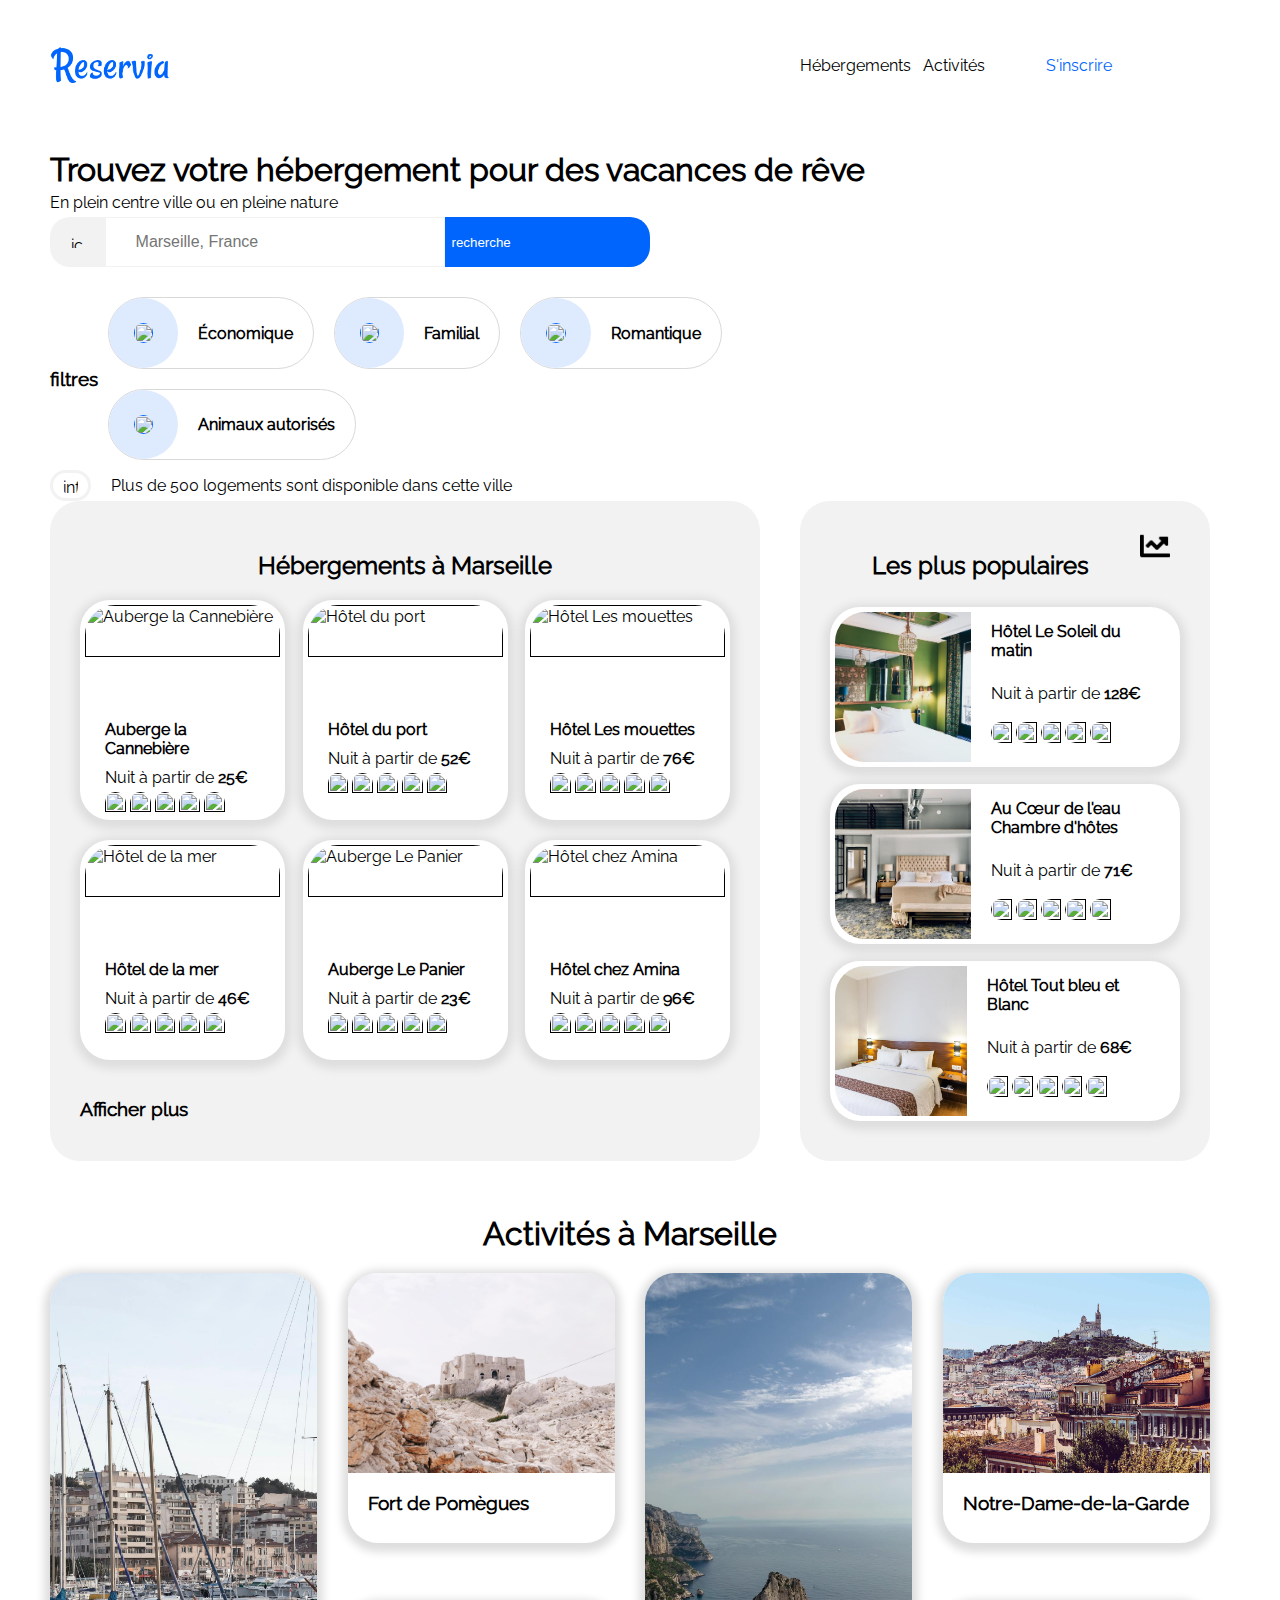
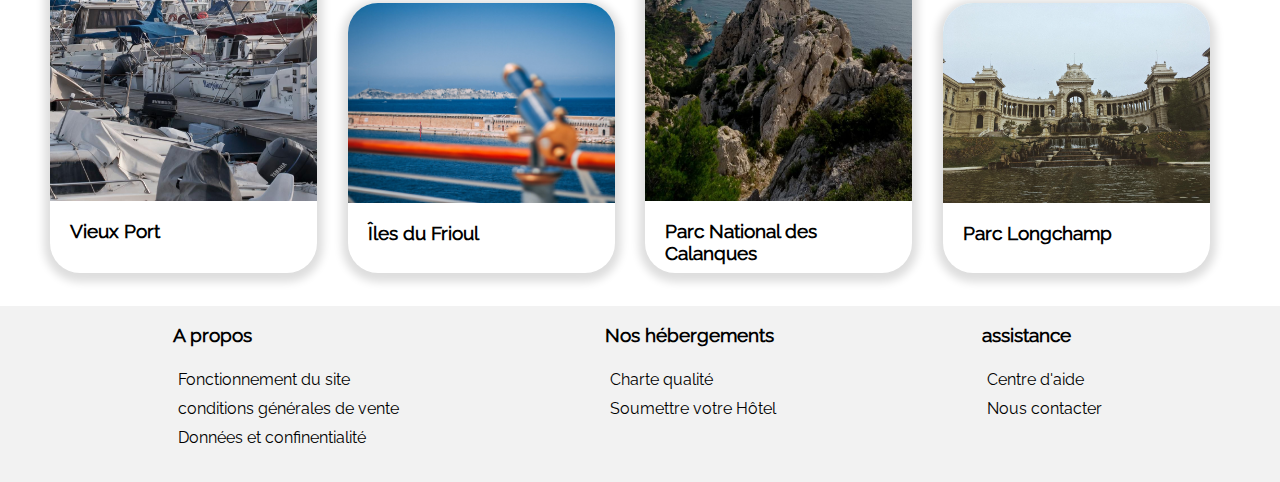
==== commit 17b13a4e: "final V1.5" ====
--- a/index.html
+++ b/index.html
@@ -1,28 +1,25 @@
-<!DOCTYPE html>
 <html lang="FR">
     <head>
         <meta charset="UTF-8">
+        <meta content="width=device-width, initial-scale=1" name="viewport" />
         <title>Reservia.com</title>
-        <link rel="stylesheet" href="css/style.css" media="screen and (min-width:950px " type="text/css">
-        <link rel="stylesheet" href="css/styl.css" media="handheld and (max-width:949px " type="text/css">
-
+        <link rel="stylesheet" type="text/css" href="css/style.css">
+        <link rel="stylesheet" type="text/css" href="css/responsiv.css" media="handheld,(max-width: 960px)">
     </head>
     <body>
         <header>
             <nav>
-                <a href="index.html">
+                <a href="index.html" class="logo">
                     <img src="img/logo/Reservia@3x.png" class="logo" alt="logo-accueil">
                 </a>
-            	<div class="encre">		
-				    <a href="#hebergement" class="nav">Hébergements</a>
-				    <a href="#activite" class="nav">Activités</a>
-			       <a href="#" class="nav" style="color:#0065FC ;">S'inscrire</a>           
-                </div>
-            </nav>
+				<a class="nav" href="#hebergement" class="nav"><p> Hébergements</p></a>
+				<a class="nav" href="#activite" class="nav"><p> Activités</p></a>               
+                <a class="nav" href="#" class="nav" style="color:#0065FC;"><p> S'inscrire</p></a> 
+             </nav>
         </header>
         <main>
                         <!-- recherche -->
-            <section class="recherche"> 
+            <article class="recherche"> 
                 <div class="prez">
                     <h1>Trouvez votre hébergement pour des vacances de rêve</h1>
                     <p>En plein centre ville ou en pleine nature</p>
@@ -36,9 +33,12 @@
                         <input type="text" placeholder="Marseille, France" class="imput-ville">
                     </div>
                     <div class="btn">
-                        <input type="button" value="Rechercher">
-                    </div>
-                </div><br>
+                        <button type="button">
+                             <p>recherche</p>
+                             <img src="img/icon/search-solid.png" alt="">
+                        </button>
+                    </div>
+                </div>
                                 <!-- filtres -->
                 <div class="filtres">
                     
@@ -68,11 +68,11 @@
                         <p>Plus de 500 logements sont disponible dans cette ville</p>
                     </div>
             
-            </section>
+            </article>
                         <!-- hebergement -->
-            <section id="hebergement">
-                <article class="hebergement">
-                    <h1 class="titre">Hébergements à Marseille</h1>              
+            <div id="hebergement">
+                <section class="hebergement">
+                    <h2 class="titre">Hébergements à Marseille</h2>              
                     <a href="" class="ann-heb">
                         <img src="img/hebergements/3_medium/auberge_cannebiere.jpg" alt="Auberge la Cannebière">
                         <div class="description">
@@ -158,11 +158,11 @@
                         </div>
                     </a>
                     <a href="" style="width: 100%;"> <h3>Afficher plus</h3>                    </a>
-                </article>
+                </section>
                                                         <!-- populaire -->
-                <article class="populaire">
+                <section class="populaire">
                     <div class="titre">
-                        <h1 class="titre" style="width: 80%;">Les plus populaires</h1>
+                        <h2 class="titre" style="width: 80%;">Les plus populaires</h2>
                         <img src="img/icon/chart-line-solid.png" alt="statistique" class="stat">
                     </div>
                     <a href="" class="ann-heb">
@@ -207,12 +207,12 @@
                             </div>
                         </div>
                     </a>
-                </article>
-            </section>
+                </section>
+            </div>
                         <!-- activite -->
-            <section id="activite">
+            <article id="activite">
                 <h1 class="titre">Activités à Marseille</h1>
-                <article class="lien-act">
+                <section class="lien-act">
                     <a href="#" class="ann-act">
                         <img src="img/activites/2_large/vieux-port.jpg" alt="vieux-port">
                         <h3 class="descript-act">Vieux Port</h3>
@@ -237,11 +237,28 @@
                         <img src="img/activites/2_large/parc-longchamp.jpg" alt="parc-longchamp">
                         <h3 class="descript-act">Parc Longchamp</h3>
                     </a>
-                </article>  
-            </section>
+                </section>  
+            </article>
         </main>
-        <footer>
-
+        <footer id="footer">
+            <div class="bottom">
+                <article class="footer-info">
+                    <h3>A propos</h3>
+                    <a href="">Fonctionnement du site</a>
+                    <a href="">conditions générales de vente</a>
+                    <a href="">Données et confinentialité</a>
+                </article>
+                <article class="footer-info">
+                    <h3>Nos hébergements</h3>
+                    <a href="">Charte qualité</a>
+                    <a href="">Soumettre votre Hôtel</a>
+                </article>
+                <article class="footer-info">
+                    <h3>assistance</h3>
+                    <a href="">Centre d'aide</a>
+                    <a href="">Nous contacter</a>
+                </article>
+            </div>
         </footer>
     </body>
 </html>--- a/css/style.css
+++ b/css/style.css
@@ -6,39 +6,51 @@
     font-family: "Raleway";
     margin: 0;
     font-size: 1em;
-    padding-right: 70px;
-    padding-left: 50px;
+ 
 }
 a{
     text-decoration: none;
     color: black;
 }
+
 /* header */
 nav{    
-    height:120px;
-    display: flex;
-    align-items: center;
-    justify-content: space-between;
-}
-nav .logo{
+   
+
+    display: flex;
+    align-items: center;
+    flex-flow: wrap row;
+
+
+    padding-left: 50px;
+}
+.logo{
+width: 61%;
+}
+nav .logo img{
     width: 120px;
 }
-nav div{
-    display: inline-flex;
-}
-.encre a{
-     padding: 15px;
-}
-.encre a:hover{
+nav .nav{
+    width: 10%;
+     height: auto;
+}
+nav .nav p{display :flex ;
+    align-items: center;
+    justify-content: center;
+    height: 120px;
+}
+nav a.nav:hover{
     border-top: solid 2px #0065FC ;
     color: #0065FC;
 }
 /*main*/
 main{
+    padding-right: 70px;
+    padding-left: 50px;
     margin: auto;
     max-width: 1440PX;
     display: flex;
-    flex-flow: wrap;
+    flex-flow: column;
   
 }
 section{
@@ -49,8 +61,9 @@
     margin-bottom: 5px;
 }
 .champ-recherche{
-    width:600px;
-    display: inline-flex;
+    width: 600px;
+    display:flex;
+    justify-content: flex-start;
    
 }
 .champ-recherche .picto-map{
@@ -66,7 +79,7 @@
     width: 12px;
 }
 .champ-recherche .ville{
-    flex: 2;
+    flex: 2.5;
 }
 .ville input{
     border: 1px solid  #F2F2F2 ;
@@ -79,11 +92,12 @@
 outline: solid #d6d4d4;
 }
 .champ-recherche .btn{
-    margin-left: 36px;
-flex: 1;
-}
-
-.btn input{
+ 
+    flex: 1.5;
+}
+
+.btn button{
+    flex: 2;
     background:#0065FC;
     color: #fff;
     border: none;
@@ -91,6 +105,10 @@
     width: 100%;
     border-top-right-radius: 20px;
     border-bottom-right-radius: 20px;
+    vertical-align: middle;
+}
+.btn button img{
+    display: none;
 }
             /*filtres */
 .filtres{
@@ -124,14 +142,16 @@
 }
 a.type-filtre:hover{
     background-color: #DEEBFF;
+    transition: 0.4s;
 }
 a.type-filtre:hover img{
     background: #FFF;
+    transition: 0.4s;
 }
 .filtres strong{
     padding: 20px;
 }
-/* info nb logements */
+            /* info nb logements */
 .nb-log{
 
     margin-left: 0px;
@@ -146,7 +166,7 @@
     border:solid  #F2F2F2 ;
     border-radius: 20px;
 }
-/* #hebergement */
+            /* #hebergement */
 #hebergement{
 
     display: inline-flex;
@@ -155,7 +175,7 @@
 }
 #hebergement .hebergement,.populaire{
     height:600px ;
-    background-color: #F2F2F2;
+    background-color: #f2f2f2;
     padding: 30px;
     border-radius: 30px;
 }
@@ -171,12 +191,13 @@
     flex-direction: column;
     justify-content: space-between;
     margin: 5px 15px 5px 20px;
+    padding: 0 0 10px 0;
 }
 .description h4,p{
     margin: 5px 0px 5px 0px;
     justify-self:flex-start;
 }
-/* .hebergement */
+        /* .hebergement */
 .hebergement{
     margin-right: 40px;
     width: 65%;
@@ -188,13 +209,14 @@
 }
 .titre{
     display: inline-flex;
-    align-items: center;
-    justify-content: space-between;
+   
+    justify-content: space-around;
     width: 100%;
 }
 .hebergement .ann-heb{
     margin-bottom: 20px;
     width: 30%;
+    min-width: 190px;
     height: 35%;
     
 }
@@ -236,9 +258,7 @@
     height: 1.3em;
 }
     /* #activité */
-#activite{
-    width: 100%
-}
+
 .lien-act{
     height: 600Px;
     display: flex;
@@ -249,13 +269,13 @@
 .lien-act a{
     box-shadow: 0px 3px 9px 6px #dedede;
     border-radius: 30px;
-    width: 21%;
-    height: 42%;
+    width: 23%;
+    height: 45%;
 }
 .lien-act a img{
     border-radius: 30px 30px 0 0;
     width: 100%;
-    height: 70%;
+    height: 74%;
     object-fit: cover;
     object-position:center;
    
@@ -264,8 +284,34 @@
     height: 100%;
 }
 a.ann-act:first-child img,a.ann-act:nth-child(4) img{
-    height: 90%;
+    height: 88%;
 }
 .descript-act{
     margin-left: 20px;
 }
+        /* footer */
+footer{
+    background: #f2f2f2;
+    display: flex;
+}
+.footer-info{
+    margin-bottom: 30px;
+}
+.bottom{
+    max-width: 1440px;
+    margin: auto;
+    width: 73%;
+    display: inline-flex;
+    justify-content: space-between;
+    flex-flow: wrap;
+}
+.footer-info{
+    display:flex;
+    flex-flow: column;
+
+}
+.footer-info a{
+    margin: 5px;
+}
+ 
+        --- a/css/responsiv.css
+++ b/css/responsiv.css
@@ -0,0 +1,199 @@
+    /* 960px */
+    @media (max-width: 960px){   
+    nav{
+        padding: 0;
+    }
+    
+    nav a.nav{
+        flex: 1;
+        min-width: 120px;
+    }
+            /* recherche */
+    .champ-recherche{
+        width: 70%;
+    }
+    .filtres{
+        width: 70%;
+        flex-flow: column;
+        align-items: flex-start;
+
+    }
+    .name-filtres{
+    width: 100%; 
+    }
+            /* hebergement */
+    #hebergement .hebergement,.populaire{
+        max-height:none;
+        height: 750px;
+    }
+    #hebergement .ann-heb .description{
+        margin:  0 0 0 10px;
+    }
+    .hebergement{
+        width: 60%;
+    }
+    .hebergement .ann-heb{
+        width: 46%;
+        height: 25%;
+    }
+    .populaire{
+        width: 35%;
+        justify-content: flex-start;
+    }
+    .populaire .ann-heb{
+        
+        height: 25%;
+    }
+            /* activite */
+    #activite{
+        height: 1000px;
+        margin-bottom: 100px;
+    }
+    .lien-act{
+        flex-flow: row wrap;  
+        height: 950px;
+    }
+    .lien-act a.ann-act {
+        display: flex;
+        flex-flow: column;
+        width: 45%;
+        height: 24%;
+        margin: 10px;
+        align-items: center;
+    }
+    a.ann-act:first-child,a.ann-act:nth-child(4){
+        width: 100%;
+    }
+    a.ann-act:first-child img,a.ann-act:nth-child(4) img {
+        height: 78%;
+    }
+}
+            /* 768px */
+@media (max-width: 768px){
+            /* header */
+
+    nav .logo{
+        margin: 0 0 0 20px;
+    }
+    nav a.nav p{
+        height: 72px;
+    }
+    nav a.nav:hover{
+        border: none; 
+        
+    }
+    .nav:first-child ,.nav:nth-child(2),.nav:nth-child(3){
+        order: +1;
+        flex: 2;
+        min-width:200px ;
+    }
+    .nav:nth-child(2),.nav:nth-child(3){
+        border-bottom: solid 5px #f2f2f2;
+    }
+    .nav:nth-child(2):hover,.nav:nth-child(3):hover{
+        border-bottom: solid 5px #0065FC;
+        }
+
+            /* main */
+    main{
+        padding: 0;
+    }
+            /* recherche */
+    .recherche{
+        padding: 0 0 0 20px;
+        margin: 0 0 20px 0;
+    }
+    .champ-recherche{
+        width: 90%;
+        margin: auto;
+    }
+    .filtres{
+        width: 100%;
+    
+    }
+    .name-filtres{
+        width: 100%;
+        
+    }
+            /* hebergement */
+    #hebergement{
+        flex-flow: wrap;
+    }
+    .hebergement{
+        order: 2;
+        width: 100%;
+    }
+    .populaire{
+        width: 100%;
+    }
+}
+            /* 576px */
+@media (max-width: 576px){
+            /* main */
+            /* recherche */
+    .champ-recherche img{
+        width: 20px;
+    }
+    .champ-recherche .picto-map{
+        flex: 0.5;
+    }
+    .champ-recherche .ville{
+        flex: 3;
+    }
+    .champ-recherche .btn{
+        flex: 0.5;
+    }
+    button p{
+        display: none;
+    }
+    .btn button img{
+        display: initial;
+    }
+            /* hebergement */
+        section.populaire{
+        border-radius: unset;
+
+    }
+    #hebergement .hebergement{
+        max-height: none;
+        height: 2000px;
+        margin: 0;
+        background: #fff;
+    }
+    .hebergement .ann-heb{
+        width: 100%;
+        height: 14%;
+    }
+    .hebergement .ann-heb img{
+        height: 60%;
+    }
+            /* activite */
+    #activite{
+        height: 1700px;
+    }
+    .lien-act{
+        height: 1600px;
+    }
+    .lien-act a.ann-act{
+        width: 100%;
+        height: 16%;
+        align-items: flex-start;
+    }
+    .lien-act a.ann-act img{
+        height: 70%;
+    }
+            /* footer */
+    .footer-info{
+        width: 100%;
+    }
+}   
+@media (max-width: 376px){
+    .nav:first-child,.nav:nth-child(2),.nav:nth-child(3){
+        min-width: 10px;
+    }
+}
+@media (max-width: 321px){
+    nav .logo{
+        width: 55%;
+    }
+}
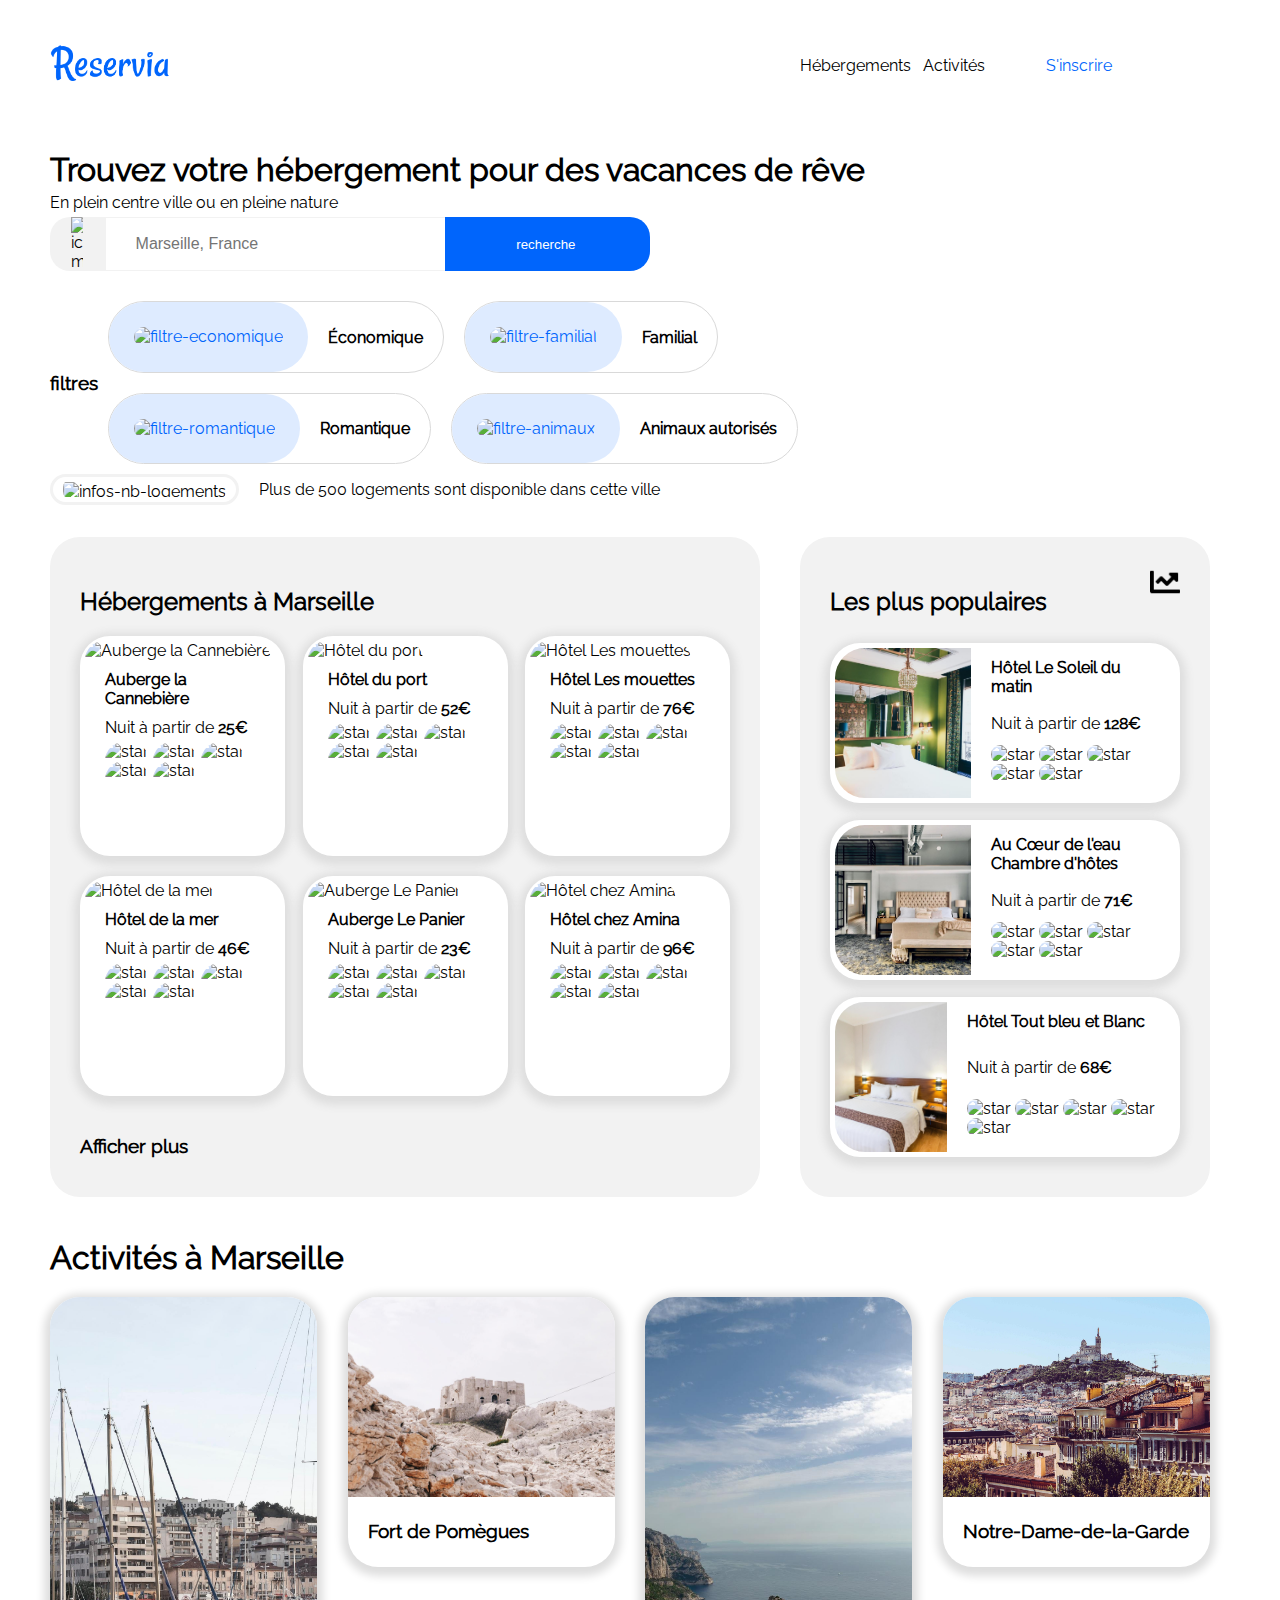
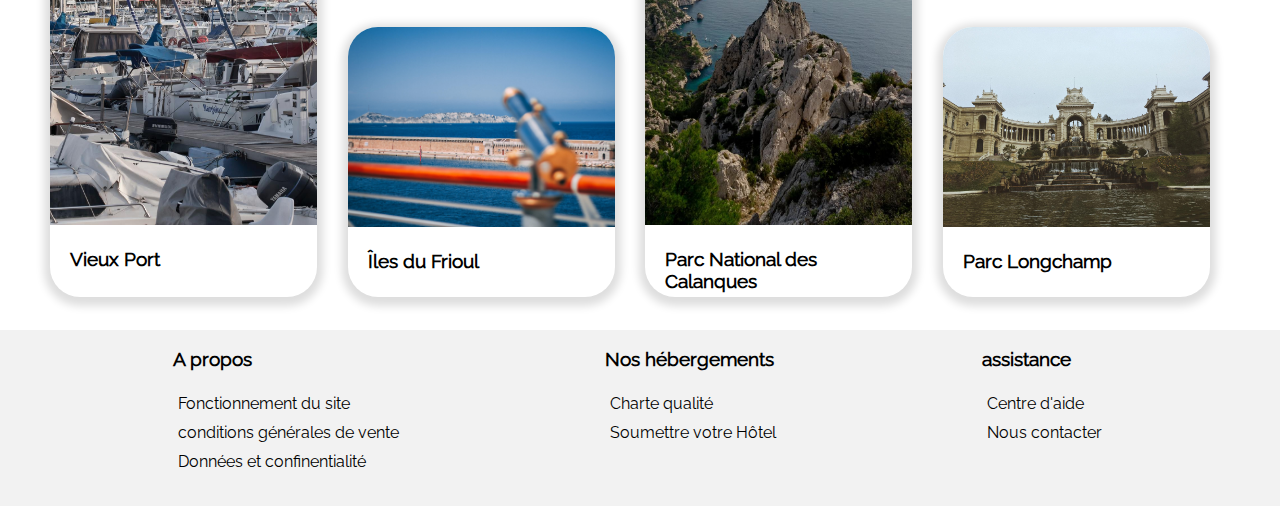
==== commit 7cdfed58: "push final" ====
--- a/index.html
+++ b/index.html
@@ -1,10 +1,11 @@
+<!DOCTYPE html>
 <html lang="FR">
     <head>
         <meta charset="UTF-8">
         <meta content="width=device-width, initial-scale=1" name="viewport" />
         <title>Reservia.com</title>
         <link rel="stylesheet" type="text/css" href="css/style.css">
-        <link rel="stylesheet" type="text/css" href="css/responsiv.css" media="handheld,(max-width: 960px)">
+        <link rel="stylesheet" type="text/css" href="css/responsiv.css">
     </head>
     <body>
         <header>
@@ -12,9 +13,9 @@
                 <a href="index.html" class="logo">
                     <img src="img/logo/Reservia@3x.png" class="logo" alt="logo-accueil">
                 </a>
-				<a class="nav" href="#hebergement" class="nav"><p> Hébergements</p></a>
-				<a class="nav" href="#activite" class="nav"><p> Activités</p></a>               
-                <a class="nav" href="#" class="nav" style="color:#0065FC;"><p> S'inscrire</p></a> 
+				<a class="nav" href="#hebergement"><p> Hébergements</p></a>
+				<a class="nav" href="#activite"><p> Activités</p></a>
+                <a class="nav" href="#" style="color:#0065FC;"><p> S'inscrire</p></a> 
              </nav>
         </header>
         <main>
@@ -33,9 +34,9 @@
                         <input type="text" placeholder="Marseille, France" class="imput-ville">
                     </div>
                     <div class="btn">
-                        <button type="button">
-                             <p>recherche</p>
-                             <img src="img/icon/search-solid.png" alt="">
+                        <input type="submit" value="recherche ">
+                        <button type="submit">
+                            <img src="img/icon/search-solid.png" alt="">
                         </button>
                     </div>
                 </div>
--- a/css/style.css
+++ b/css/style.css
@@ -53,7 +53,7 @@
     flex-flow: column;
   
 }
-section{
+article{
     margin-bottom: 2.8%;
 }
 /* #recherche */
@@ -96,7 +96,7 @@
     flex: 1.5;
 }
 
-.btn button{
+.btn button ,.btn input{
     flex: 2;
     background:#0065FC;
     color: #fff;
@@ -107,7 +107,7 @@
     border-bottom-right-radius: 20px;
     vertical-align: middle;
 }
-.btn button img{
+.btn button{
     display: none;
 }
             /*filtres */
@@ -210,7 +210,7 @@
 .titre{
     display: inline-flex;
    
-    justify-content: space-around;
+    justify-content: space-between;
     width: 100%;
 }
 .hebergement .ann-heb{
@@ -312,6 +312,201 @@
 }
 .footer-info a{
     margin: 5px;
-}
- 
-        +}  
+    /* 960px */
+    @media (max-width: 960px){   
+        nav{
+            padding: 0;
+        }
+        
+        nav a.nav{
+            flex: 1;
+            min-width: 120px;
+        }
+                /* recherche */
+        .champ-recherche{
+            width: 70%;
+        }
+        .filtres{
+            width: 70%;
+            flex-flow: column;
+            align-items: flex-start;
+    
+        }
+        .name-filtres{
+        width: 100%; 
+        }
+                /* hebergement */
+        #hebergement .hebergement,.populaire{
+            max-height:none;
+            height: 750px;
+        }
+        #hebergement .ann-heb .description{
+            margin:  0 0 0 10px;
+        }
+        .hebergement{
+            width: 60%;
+        }
+        .hebergement .ann-heb{
+            width: 46%;
+            height: 25%;
+        }
+        .populaire{
+            width: 35%;
+            justify-content: flex-start;
+        }
+        .populaire .ann-heb{
+            
+            height: 25%;
+        }
+                /* activite */
+        #activite{
+            height: 1000px;
+            margin-bottom: 100px;
+        }
+        .lien-act{
+            flex-flow: row wrap;  
+            height: 950px;
+        }
+        .lien-act a.ann-act {
+            display: flex;
+            flex-flow: column;
+            width: 45%;
+            height: 24%;
+            margin: 10px;
+            align-items: center;
+        }
+        a.ann-act:first-child,a.ann-act:nth-child(4){
+            width: 100%;
+        }
+        a.ann-act:first-child img,a.ann-act:nth-child(4) img {
+            height: 78%;
+        }
+    }
+                /* 768px */
+    @media (max-width: 768px){
+                /* header */
+    
+        nav .logo{
+            margin: 0 0 0 20px;
+        }
+        nav a.nav {
+            height: 72px;
+        }
+        nav a.nav:hover{
+            border: none; 
+            
+        }
+        .nav:first-child ,.nav:nth-child(2),.nav:nth-child(3){
+            order: +1;
+            flex: 2;
+            min-width:200px ;
+        }
+        .nav:nth-child(2),.nav:nth-child(3){
+            border-bottom: solid 5px #f2f2f2;
+        }
+        .nav:nth-child(2):hover,.nav:nth-child(3):hover{
+            border-bottom: solid 5px #0065FC;
+            }
+    
+                /* main */
+        main{
+            padding: 0;
+        }
+                /* recherche */
+        .recherche{
+            padding: 0 0 0 20px;
+            margin: 0 0 20px 0;
+        }
+        .champ-recherche{
+            width: 90%;
+            margin: auto;
+        }
+        .filtres{
+            width: 100%;
+        
+        }
+        .name-filtres{
+            width: 100%;
+            
+        }
+                /* hebergement */
+        #hebergement{
+            flex-flow: wrap;
+        }
+        .hebergement{
+            order: 2;
+            width: 100%;
+        }
+        .populaire{
+            width: 100%;
+        }
+    }
+                /* 576px */
+    @media (max-width: 576px){
+                /* main */
+                /* recherche */
+        .champ-recherche img{
+            width: 20px;
+        }
+        .champ-recherche .picto-map{
+            flex: 0.5;
+        }
+        .champ-recherche .ville{
+            flex: 3;
+        }
+        .champ-recherche .btn{
+            flex: 0.5;
+        }
+        button input{
+            display: none;
+        }
+        .btn button img{
+            display: initial;
+        }
+                /* hebergement */
+            section.populaire{
+            border-radius: unset;
+    
+        }
+        #hebergement .hebergement{
+            max-height: none;
+            height: 2000px;
+            margin: 0;
+            background: #fff;
+        }
+        .hebergement .ann-heb{
+            width: 100%;
+            height: 14%;
+        }
+        .hebergement .ann-heb img{
+            height: 60%;
+        }
+                /* activite */
+        #activite{
+            height: 1700px;
+        }
+        .lien-act{
+            height: 1600px;
+        }
+        .lien-act a.ann-act{
+            width: 100%;
+            height: 16%;
+            align-items: flex-start;
+        }
+        .lien-act a.ann-act img{
+            height: 70%;
+        }
+                /* footer */
+        .footer-info{
+            width: 100%;
+        }
+    }   
+                
+    @media (max-width: 376px){
+        .nav:first-child,.nav:nth-child(2),.nav:nth-child(3){
+            min-width: 10px;}
+        nav .logo{
+                width: 55%;
+            }
+    }--- a/css/responsiv.css
+++ b/css/responsiv.css
@@ -1,5 +1,37 @@
-    /* 960px */
-    @media (max-width: 960px){   
+             /*1203px*/
+@media (max-width: 1225px){
+    #hebergement{
+        flex-flow: wrap;
+    }
+    .hebergement{
+        order: 2;
+        width: 100%;
+        margin: 0;
+    }
+    .populaire{
+        order: 1;
+        width: 100%;
+        flex-flow: row wrap;
+        height:500px ;
+        margin-bottom: 20px;
+    }
+    .populaire .ann-heb{
+        width: 30%;
+        height:68%;
+        display: flex;
+        flex-flow: column;
+    }
+    .populaire .ann-heb img{
+        width: 100%;
+        height: 60%;
+        border-radius: 30px 30px 0 0;
+    }
+    
+}
+@media (max-width: 960px){  
+    
+    
+
     nav{
         padding: 0;
     }
@@ -22,28 +54,18 @@
     width: 100%; 
     }
             /* hebergement */
-    #hebergement .hebergement,.populaire{
+    #hebergement .hebergement{
         max-height:none;
         height: 750px;
     }
     #hebergement .ann-heb .description{
         margin:  0 0 0 10px;
-    }
-    .hebergement{
-        width: 60%;
     }
     .hebergement .ann-heb{
         width: 46%;
         height: 25%;
     }
-    .populaire{
-        width: 35%;
-        justify-content: flex-start;
-    }
-    .populaire .ann-heb{
-        
-        height: 25%;
-    }
+    
             /* activite */
     #activite{
         height: 1000px;
@@ -68,14 +90,11 @@
         height: 78%;
     }
 }
-            /* 768px */
-@media (max-width: 768px){
-            /* header */
-
+@media (max-width: 941px){
     nav .logo{
         margin: 0 0 0 20px;
     }
-    nav a.nav p{
+    nav a.nav {
         height: 72px;
     }
     nav a.nav:hover{
@@ -89,10 +108,27 @@
     }
     .nav:nth-child(2),.nav:nth-child(3){
         border-bottom: solid 5px #f2f2f2;
+        padding-bottom: 20px;
+        min-width: 50%;
     }
     .nav:nth-child(2):hover,.nav:nth-child(3):hover{
         border-bottom: solid 5px #0065FC;
-        }
+    }
+            /* main */
+    .recherche{
+        padding-top: 20px;
+    }
+    .recherche .prez h1, .recherche .prez p{
+        margin: 10px 0 25px 0;
+    }
+    .recherche .nb-log{
+        margin: 10px 0 10px 0;
+    }
+
+}
+            /* 768px*/
+@media (max-width: 768px){
+            /* header */
 
             /* main */
     main{
@@ -100,7 +136,7 @@
     }
             /* recherche */
     .recherche{
-        padding: 0 0 0 20px;
+        padding: 10px 0 0 20px;
         margin: 0 0 20px 0;
     }
     .champ-recherche{
@@ -125,9 +161,11 @@
     }
     .populaire{
         width: 100%;
-    }
-}
-            /* 576px */
+        height: 400px;
+    }
+
+}
+            /* 576px*/
 @media (max-width: 576px){
             /* main */
             /* recherche */
@@ -143,11 +181,11 @@
     .champ-recherche .btn{
         flex: 0.5;
     }
-    button p{
+    .btn button {
+        display: block;
+    }
+    .btn input{
         display: none;
-    }
-    .btn button img{
-        display: initial;
     }
             /* hebergement */
         section.populaire{
@@ -167,6 +205,14 @@
     .hebergement .ann-heb img{
         height: 60%;
     }
+    .populaire{
+        height: 1000px;
+        flex-flow: column;
+    }
+    .populaire .ann-heb{
+        width: 100%;
+        height: 29%;
+    }
             /* activite */
     #activite{
         height: 1700px;
@@ -187,13 +233,19 @@
         width: 100%;
     }
 }   
+            /* 376px */
 @media (max-width: 376px){
     .nav:first-child,.nav:nth-child(2),.nav:nth-child(3){
-        min-width: 10px;
-    }
-}
-@media (max-width: 321px){
+        min-width: 10%;}
     nav .logo{
-        width: 55%;
-    }
-}
+            width: 59%;
+        }
+}
+@media (max-width: 359px){
+    .nav:first-child{
+        width: 100%;
+    }
+    nav .logo{
+        width: 50%;
+    }
+}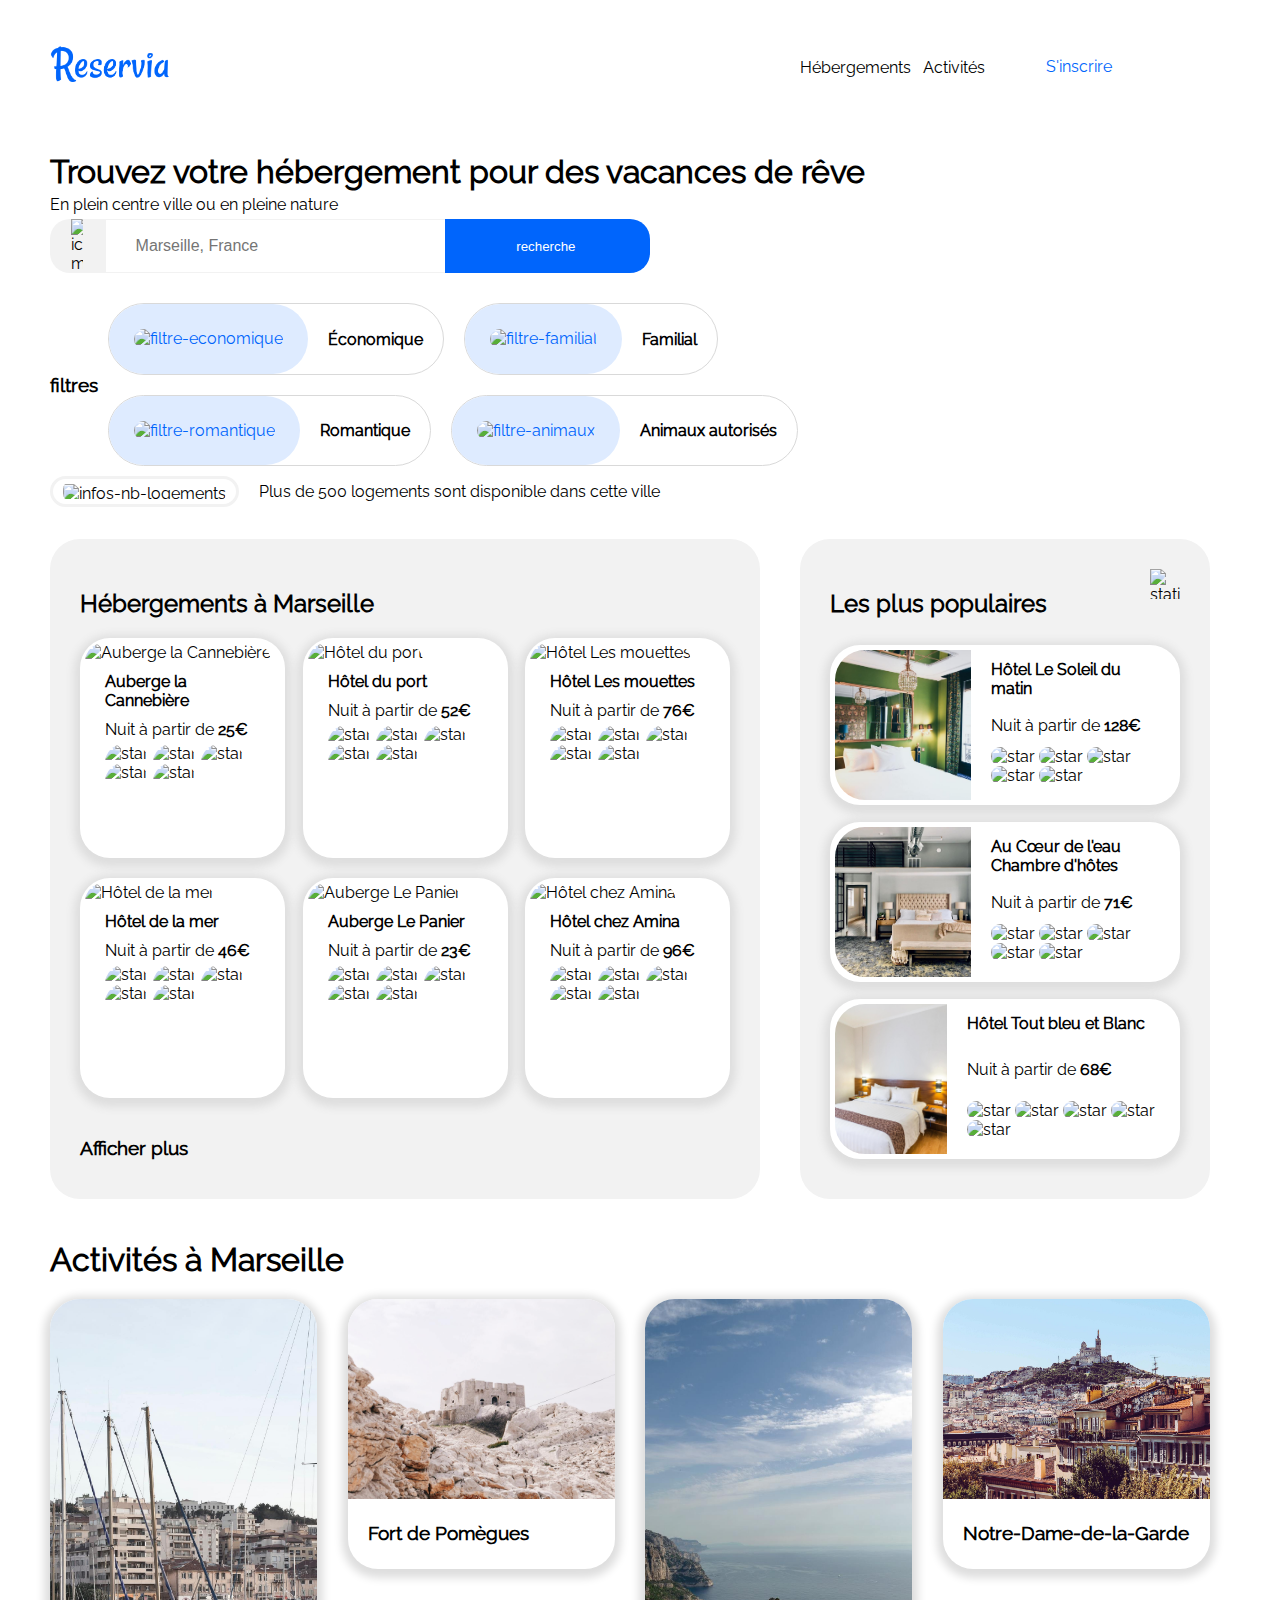
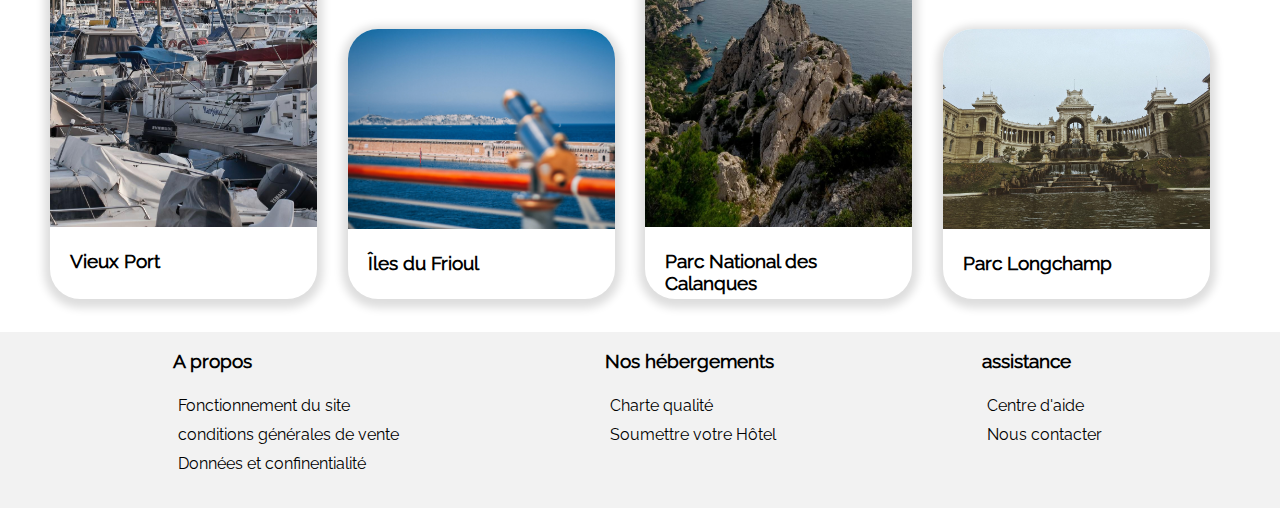
==== commit 382ee7f7: "icone" ====
--- a/index.html
+++ b/index.html
@@ -28,7 +28,7 @@
                                 <!-- champ de recherche -->
                 <div class="champ-recherche">
                     <div class="picto-map">
-                        <img src="img/icon/map-marker-alt-solid.png" alt="icon-map">
+                        <img src="img/icone/map-marker-alt-solid.png" alt="icon-map">
                     </div>
                     <div class="ville">
                         <input type="text" placeholder="Marseille, France" class="imput-ville">
@@ -36,7 +36,7 @@
                     <div class="btn">
                         <input type="submit" value="recherche ">
                         <button type="submit">
-                            <img src="img/icon/search-solid.png" alt="">
+                            <img src="img/icone/search-solid.png" alt="icon-loupe">
                         </button>
                     </div>
                 </div>
@@ -46,26 +46,26 @@
                     <h3>filtres</h3>
                     <div class="name-filtres">
                         <a href="" class="type-filtre">
-                            <img src="img/icon/money-bill-wave-solid.png" alt="filtre-economique">
+                            <img src="img/icone/money-bill-wave-solid.png" alt="filtre-economique">
                             <strong>Économique</strong>
                         </a>
                         <a href="" class="type-filtre">
-                            <img src="img/icon/child-solid.png" alt="filtre-familial" >
+                            <img src="img/icone/child-solid.png" alt="filtre-familial" >
                             <strong>Familial</strong>
                         </a>
                         <a href="" class="type-filtre">
-                            <img src="img/icon/heart-solid.png" alt="filtre-romantique">
+                            <img src="img/icone/heart-solid.png" alt="filtre-romantique">
                             <strong>Romantique</strong>
                         </a>
                         <a href="" class="type-filtre">
-                            <img src="img/icon/dog-solid.png" alt="filtre-animaux">
+                            <img src="img/icone/dog-solid.png" alt="filtre-animaux">
                             <strong>Animaux autorisés</strong>
                         </a>
                     </div>
                 </div>
                                 <!-- info nb logements -->
                     <div class="nb-log">
-                        <img src="img/icon/info-solid.png" alt="infos-nb-logements">
+                        <img src="img/icone/info-solid.png" alt="infos-nb-logements">
                         <p>Plus de 500 logements sont disponible dans cette ville</p>
                     </div>
             
@@ -80,11 +80,11 @@
                             <h4>Auberge la Cannebière</h4>
                             <p>Nuit à partir de <strong>25€</strong></p>
                             <div class="star-b">
-                                <img src="img/icon/star-solid.png" alt="star" >
-                                <img src="img/icon/star-solid.png" alt="star">
-                                <img src="img/icon/star-solid.png" alt="star">
-                                <img src="img/icon/star-solid.png" alt="star">
-                                <img src="img/icon/star-vide.png" alt="star">
+                                <img src="img/icone/star-solid.png" alt="star" >
+                                <img src="img/icone/star-solid.png" alt="star">
+                                <img src="img/icone/star-solid.png" alt="star">
+                                <img src="img/icone/star-solid.png" alt="star">
+                                <img src="img/icone/star-vide.png" alt="star">
                             </div>
                         </div>
                     </a>
@@ -94,11 +94,11 @@
                             <h4>Hôtel du port</h4>
                             <p>Nuit à partir de <strong>52€</strong></p>
                             <div class="star-b">
-                                <img src="img/icon/star-solid.png" alt="star">
-                                <img src="img/icon/star-solid.png" alt="star">
-                                <img src="img/icon/star-solid.png" alt="star">
-                                <img src="img/icon/star-solid.png" alt="star">
-                                <img src="img/icon/star-solid.png" alt="star">
+                                <img src="img/icone/star-solid.png" alt="star">
+                                <img src="img/icone/star-solid.png" alt="star">
+                                <img src="img/icone/star-solid.png" alt="star">
+                                <img src="img/icone/star-solid.png" alt="star">
+                                <img src="img/icone/star-solid.png" alt="star">
                             </div>
                         </div>
                     </a>
@@ -108,11 +108,11 @@
                             <h4>Hôtel Les mouettes</h4>
                             <p>Nuit à partir de <strong>76€</strong></p>
                             <div class="star-b">
-                                <img src="img/icon/star-solid.png" alt="star">
-                                <img src="img/icon/star-solid.png" alt="star">
-                                <img src="img/icon/star-solid.png" alt="star">
-                                <img src="img/icon/star-solid.png" alt="star">
-                                <img src="img/icon/star-vide.png" alt="star">
+                                <img src="img/icone/star-solid.png" alt="star">
+                                <img src="img/icone/star-solid.png" alt="star">
+                                <img src="img/icone/star-solid.png" alt="star">
+                                <img src="img/icone/star-solid.png" alt="star">
+                                <img src="img/icone/star-vide.png" alt="star">
                             </div>
                         </div>
                     </a>
@@ -122,11 +122,11 @@
                             <h4>Hôtel de la mer</h4>
                             <p>Nuit à partir de <strong>46€</strong></p>
                             <div class="star-b">
-                                <img src="img/icon/star-solid.png" alt="star">
-                                <img src="img/icon/star-solid.png" alt="star">
-                                <img src="img/icon/star-solid.png" alt="star">
-                                <img src="img/icon/star-vide.png" alt="star">
-                                <img src="img/icon/star-vide.png" alt="star">
+                                <img src="img/icone/star-solid.png" alt="star">
+                                <img src="img/icone/star-solid.png" alt="star">
+                                <img src="img/icone/star-solid.png" alt="star">
+                                <img src="img/icone/star-vide.png" alt="star">
+                                <img src="img/icone/star-vide.png" alt="star">
                             </div>
                         </div>
                     </a>
@@ -136,11 +136,11 @@
                             <h4>Auberge Le Panier</h4>
                             <p>Nuit à partir de <strong>23€</strong></p>
                             <div class="star-b">
-                                <img src="img/icon/star-solid.png" alt="star">
-                                <img src="img/icon/star-solid.png" alt="star">
-                                <img src="img/icon/star-solid.png" alt="star">
-                                <img src="img/icon/star-solid.png" alt="star">
-                                <img src="img/icon/star-vide.png" alt="star">
+                                <img src="img/icone/star-solid.png" alt="star">
+                                <img src="img/icone/star-solid.png" alt="star">
+                                <img src="img/icone/star-solid.png" alt="star">
+                                <img src="img/icone/star-solid.png" alt="star">
+                                <img src="img/icone/star-vide.png" alt="star">
                             </div>
                         </div>
                     </a>
@@ -150,11 +150,11 @@
                             <h4>Hôtel chez Amina</h4>
                             <p>Nuit à partir de <strong>96€</strong></p>
                             <div class="star-b">
-                                <img src="img/icon/star-solid.png" alt="star">
-                                <img src="img/icon/star-solid.png" alt="star">
-                                <img src="img/icon/star-solid.png" alt="star">
-                                <img src="img/icon/star-solid.png" alt="star">
-                                <img src="img/icon/star-solid.png" alt="star">
+                                <img src="img/icone/star-solid.png" alt="star">
+                                <img src="img/icone/star-solid.png" alt="star">
+                                <img src="img/icone/star-solid.png" alt="star">
+                                <img src="img/icone/star-solid.png" alt="star">
+                                <img src="img/icone/star-solid.png" alt="star">
                             </div>
                         </div>
                     </a>
@@ -164,7 +164,7 @@
                 <section class="populaire">
                     <div class="titre">
                         <h2 class="titre" style="width: 80%;">Les plus populaires</h2>
-                        <img src="img/icon/chart-line-solid.png" alt="statistique" class="stat">
+                        <img src="img/icone/chart-line-solid.png" alt="statistique" class="stat">
                     </div>
                     <a href="" class="ann-heb">
                         <img src="img/hebergements/3_medium/hotel_soleil.jpg" alt="Hôtel Le Soleil du matin">
@@ -172,11 +172,11 @@
                             <h4>Hôtel Le Soleil du matin</h4>
                             <p>Nuit à partir de <strong>128€</strong></p>
                             <div class="star-b">
-                                <img src="img/icon/star-solid.png" alt="star">
-                                <img src="img/icon/star-solid.png" alt="star">
-                                <img src="img/icon/star-solid.png" alt="star">
-                                <img src="img/icon/star-solid.png" alt="star">
-                                <img src="img/icon/star-solid.png" alt="star">
+                                <img src="img/icone/star-solid.png" alt="star">
+                                <img src="img/icone/star-solid.png" alt="star">
+                                <img src="img/icone/star-solid.png" alt="star">
+                                <img src="img/icone/star-solid.png" alt="star">
+                                <img src="img/icone/star-solid.png" alt="star">
                             </div>
                         </div>
                     </a>
@@ -186,11 +186,11 @@
                             <h4>Au Cœur de l'eau <br> Chambre d'hôtes</h4>
                             <p>Nuit à partir de <strong>71€</strong></p>
                             <div class="star-b">
-                                <img src="img/icon/star-solid.png" alt="star">
-                                <img src="img/icon/star-solid.png" alt="star">
-                                <img src="img/icon/star-solid.png" alt="star">
-                                <img src="img/icon/star-solid.png" alt="star">
-                                <img src="img/icon/star-vide.png" alt="star">
+                                <img src="img/icone/star-solid.png" alt="star">
+                                <img src="img/icone/star-solid.png" alt="star">
+                                <img src="img/icone/star-solid.png" alt="star">
+                                <img src="img/icone/star-solid.png" alt="star">
+                                <img src="img/icone/star-vide.png" alt="star">
                             </div>
                         </div>
                     </a>
@@ -200,11 +200,11 @@
                             <h4>Hôtel Tout bleu et Blanc</h4>
                             <p>Nuit à partir de <strong>68€</strong></p>
                             <div class="star-b">
-                                <img src="img/icon/star-solid.png" alt="star">
-                                <img src="img/icon/star-solid.png" alt="star">
-                                <img src="img/icon/star-solid.png" alt="star">
-                                <img src="img/icon/star-solid.png" alt="star">
-                                <img src="img/icon/star-vide.png" alt="star">
+                                <img src="img/icone/star-solid.png" alt="star">
+                                <img src="img/icone/star-solid.png" alt="star">
+                                <img src="img/icone/star-solid.png" alt="star">
+                                <img src="img/icone/star-solid.png" alt="star">
+                                <img src="img/icone/star-vide.png" alt="star">
                             </div>
                         </div>
                     </a>
--- a/css/style.css
+++ b/css/style.css
@@ -31,6 +31,7 @@
     width: 120px;
 }
 nav .nav{
+    border-top: solid 2px #ffffff;
     width: 10%;
      height: auto;
 }
@@ -42,6 +43,12 @@
 nav a.nav:hover{
     border-top: solid 2px #0065FC ;
     color: #0065FC;
+}
+nav a.nav:nth-child(4){
+    border: none;
+}
+nav a.nav:nth-child(4):hover{
+    border: none;
 }
 /*main*/
 main{
@@ -154,7 +161,7 @@
             /* info nb logements */
 .nb-log{
 
-    margin-left: 0px;
+    
     display: inline-flex;
     align-items: center;
 }
@@ -209,7 +216,6 @@
 }
 .titre{
     display: inline-flex;
-   
     justify-content: space-between;
     width: 100%;
 }
@@ -312,201 +318,4 @@
 }
 .footer-info a{
     margin: 5px;
-}  
-    /* 960px */
-    @media (max-width: 960px){   
-        nav{
-            padding: 0;
-        }
-        
-        nav a.nav{
-            flex: 1;
-            min-width: 120px;
-        }
-                /* recherche */
-        .champ-recherche{
-            width: 70%;
-        }
-        .filtres{
-            width: 70%;
-            flex-flow: column;
-            align-items: flex-start;
-    
-        }
-        .name-filtres{
-        width: 100%; 
-        }
-                /* hebergement */
-        #hebergement .hebergement,.populaire{
-            max-height:none;
-            height: 750px;
-        }
-        #hebergement .ann-heb .description{
-            margin:  0 0 0 10px;
-        }
-        .hebergement{
-            width: 60%;
-        }
-        .hebergement .ann-heb{
-            width: 46%;
-            height: 25%;
-        }
-        .populaire{
-            width: 35%;
-            justify-content: flex-start;
-        }
-        .populaire .ann-heb{
-            
-            height: 25%;
-        }
-                /* activite */
-        #activite{
-            height: 1000px;
-            margin-bottom: 100px;
-        }
-        .lien-act{
-            flex-flow: row wrap;  
-            height: 950px;
-        }
-        .lien-act a.ann-act {
-            display: flex;
-            flex-flow: column;
-            width: 45%;
-            height: 24%;
-            margin: 10px;
-            align-items: center;
-        }
-        a.ann-act:first-child,a.ann-act:nth-child(4){
-            width: 100%;
-        }
-        a.ann-act:first-child img,a.ann-act:nth-child(4) img {
-            height: 78%;
-        }
-    }
-                /* 768px */
-    @media (max-width: 768px){
-                /* header */
-    
-        nav .logo{
-            margin: 0 0 0 20px;
-        }
-        nav a.nav {
-            height: 72px;
-        }
-        nav a.nav:hover{
-            border: none; 
-            
-        }
-        .nav:first-child ,.nav:nth-child(2),.nav:nth-child(3){
-            order: +1;
-            flex: 2;
-            min-width:200px ;
-        }
-        .nav:nth-child(2),.nav:nth-child(3){
-            border-bottom: solid 5px #f2f2f2;
-        }
-        .nav:nth-child(2):hover,.nav:nth-child(3):hover{
-            border-bottom: solid 5px #0065FC;
-            }
-    
-                /* main */
-        main{
-            padding: 0;
-        }
-                /* recherche */
-        .recherche{
-            padding: 0 0 0 20px;
-            margin: 0 0 20px 0;
-        }
-        .champ-recherche{
-            width: 90%;
-            margin: auto;
-        }
-        .filtres{
-            width: 100%;
-        
-        }
-        .name-filtres{
-            width: 100%;
-            
-        }
-                /* hebergement */
-        #hebergement{
-            flex-flow: wrap;
-        }
-        .hebergement{
-            order: 2;
-            width: 100%;
-        }
-        .populaire{
-            width: 100%;
-        }
-    }
-                /* 576px */
-    @media (max-width: 576px){
-                /* main */
-                /* recherche */
-        .champ-recherche img{
-            width: 20px;
-        }
-        .champ-recherche .picto-map{
-            flex: 0.5;
-        }
-        .champ-recherche .ville{
-            flex: 3;
-        }
-        .champ-recherche .btn{
-            flex: 0.5;
-        }
-        button input{
-            display: none;
-        }
-        .btn button img{
-            display: initial;
-        }
-                /* hebergement */
-            section.populaire{
-            border-radius: unset;
-    
-        }
-        #hebergement .hebergement{
-            max-height: none;
-            height: 2000px;
-            margin: 0;
-            background: #fff;
-        }
-        .hebergement .ann-heb{
-            width: 100%;
-            height: 14%;
-        }
-        .hebergement .ann-heb img{
-            height: 60%;
-        }
-                /* activite */
-        #activite{
-            height: 1700px;
-        }
-        .lien-act{
-            height: 1600px;
-        }
-        .lien-act a.ann-act{
-            width: 100%;
-            height: 16%;
-            align-items: flex-start;
-        }
-        .lien-act a.ann-act img{
-            height: 70%;
-        }
-                /* footer */
-        .footer-info{
-            width: 100%;
-        }
-    }   
-                
-    @media (max-width: 376px){
-        .nav:first-child,.nav:nth-child(2),.nav:nth-child(3){
-            min-width: 10px;}
-        nav .logo{
-                width: 55%;
-            }
-    }+} --- a/css/responsiv.css
+++ b/css/responsiv.css
@@ -164,6 +164,11 @@
         height: 400px;
     }
 
+}
+@media (max-width: 615px){
+    .populaire .ann-heb{
+        height:75%;
+    }
 }
             /* 576px*/
 @media (max-width: 576px){
@@ -233,6 +238,21 @@
         width: 100%;
     }
 }   
+@media (max-width: 425px){
+    #hebergement .hebergement , .populaire{
+        padding: 10px;
+    }
+    .hebergement .ann-heb{
+        height: 11%;
+    }
+    .populaire{
+        height: 1180px;
+    }
+    .populaire .ann-heb{
+        margin: 10px;
+        width: 95%;
+    }
+}
             /* 376px */
 @media (max-width: 376px){
     .nav:first-child,.nav:nth-child(2),.nav:nth-child(3){
